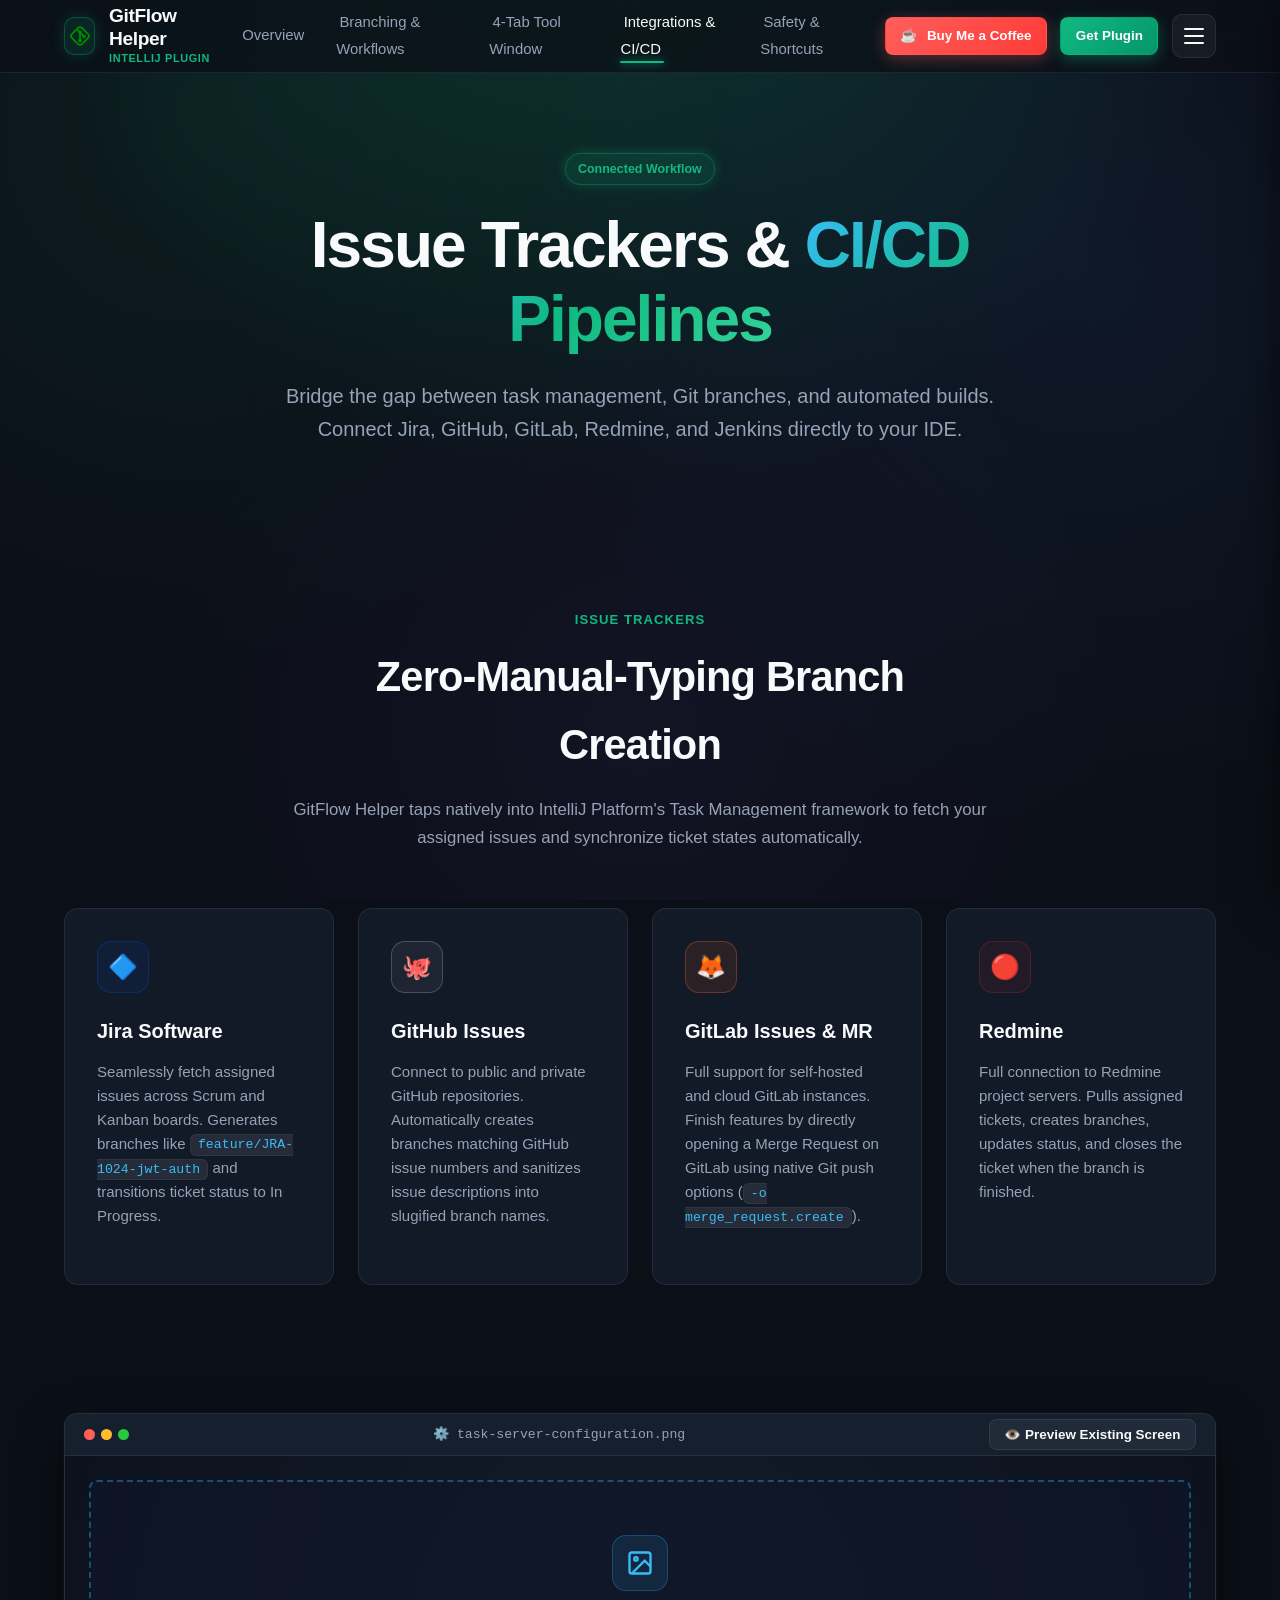
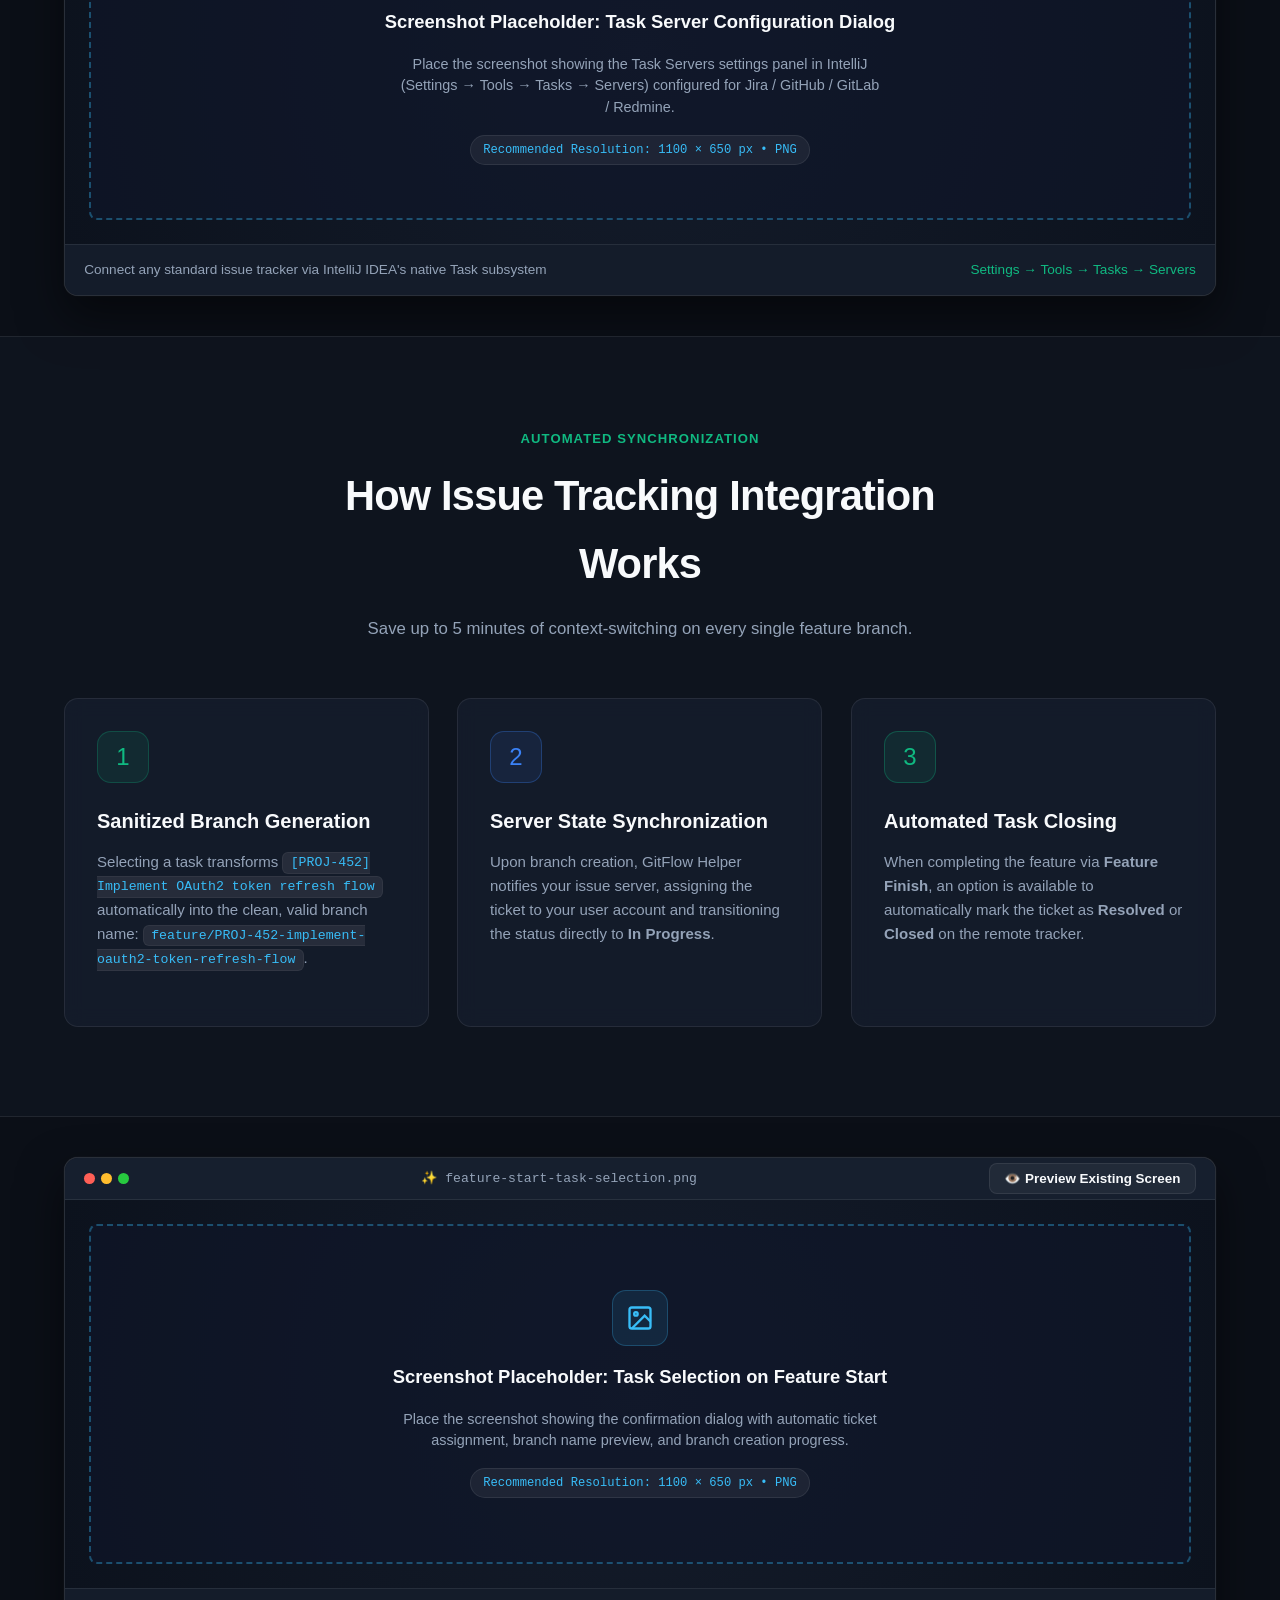
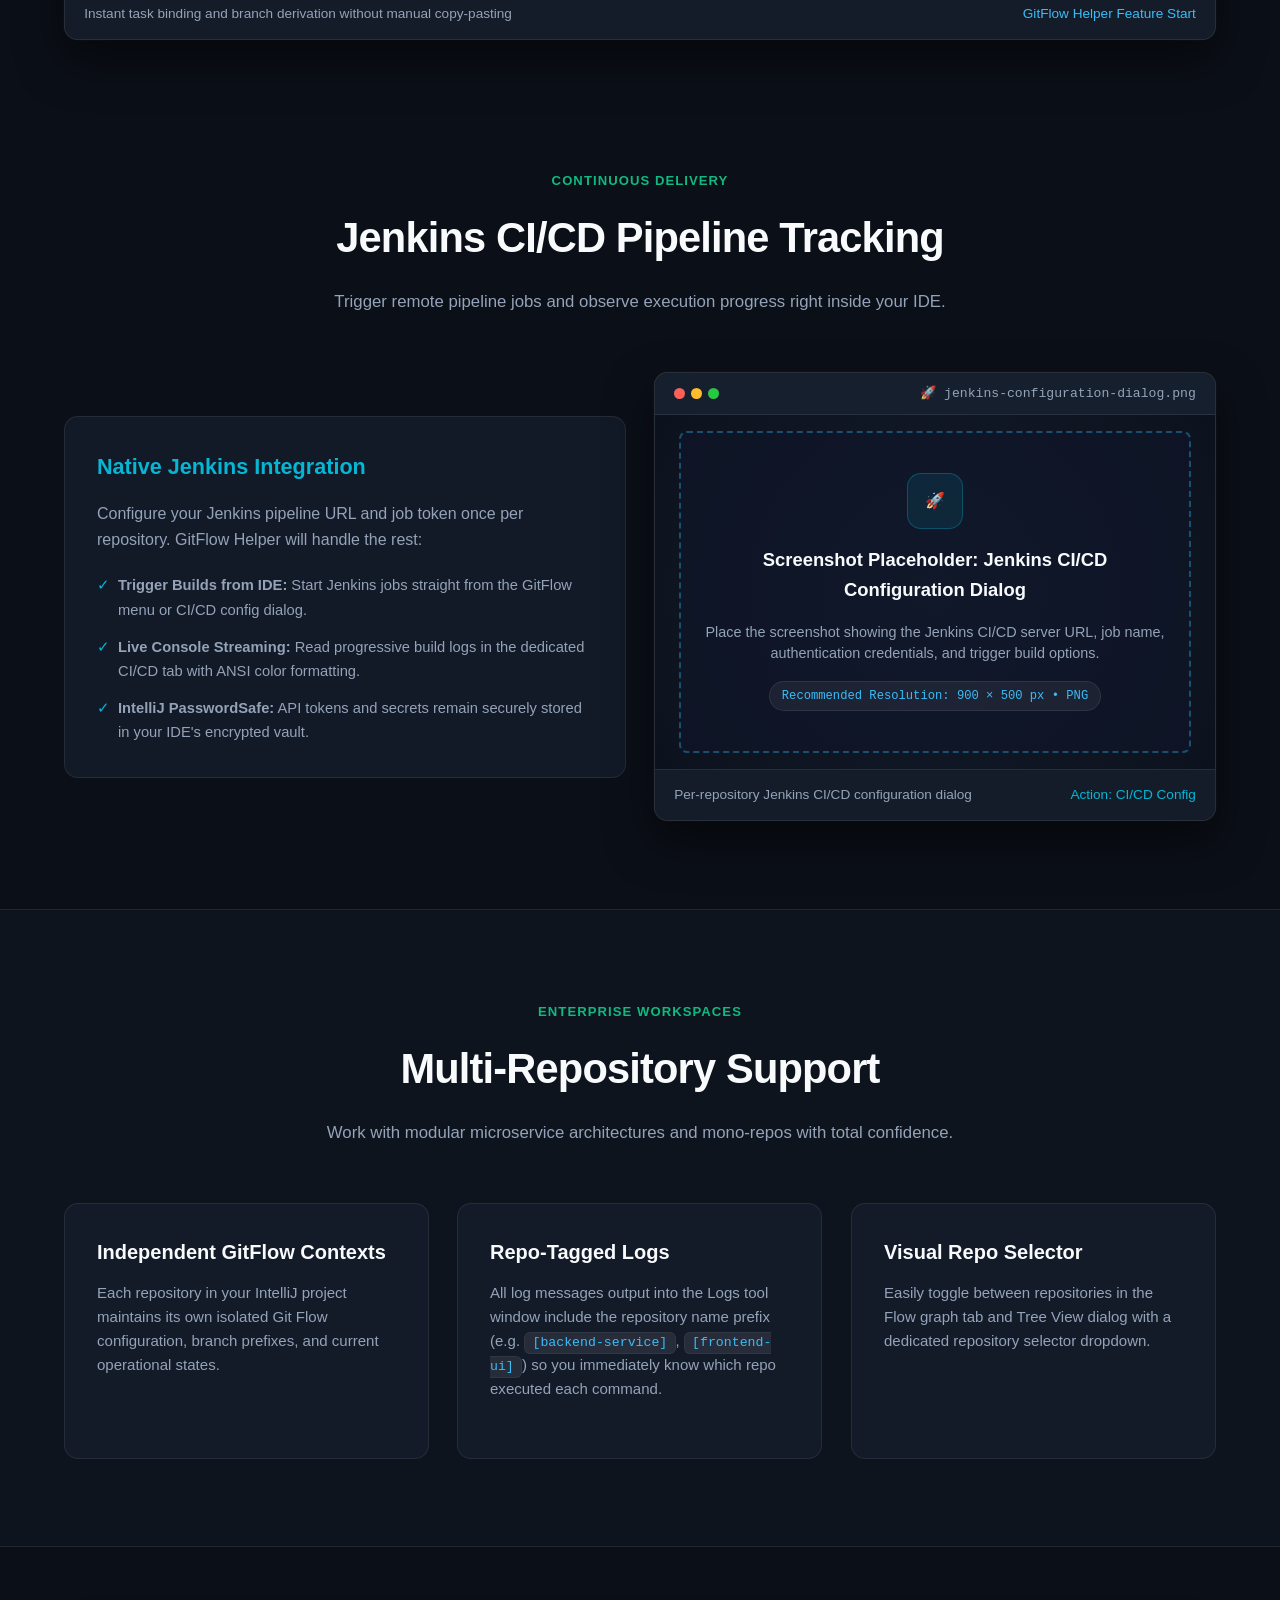
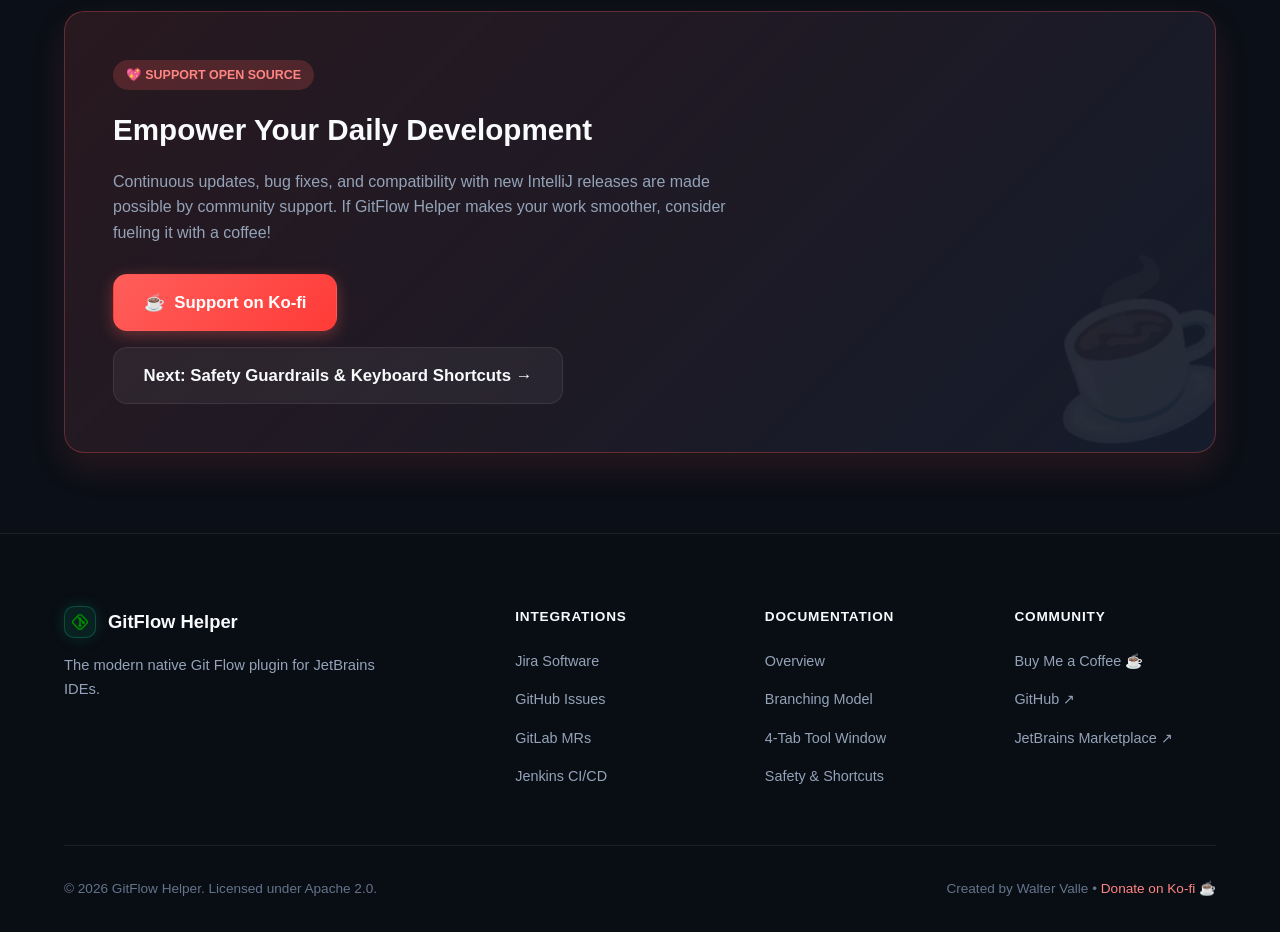
==== docs/integrations.html @ 1617b921 "New plugin site." ====
<!DOCTYPE html>
<html lang="en">
<head>
  <meta charset="UTF-8">
  <meta name="viewport" content="width=device-width, initial-scale=1.0">
  <title>Issue Trackers & CI/CD Integrations — GitFlow Helper</title>
  <meta name="description" content="Connect Jira, GitHub, GitLab, and Redmine to automate Git branch naming and ticket status. Stream Jenkins CI/CD pipelines directly inside IntelliJ IDEA.">
  <link rel="icon" type="image/svg+xml" href="assets/images/logo.svg">
  <link rel="stylesheet" href="assets/css/style.css">
</head>
<body>
  <div class="ambient-glow"></div>

  <!-- Header -->
  <header class="site-header">
    <div class="container nav-container">
      <a href="index.html" class="nav-brand">
        <div class="brand-logo-wrap">
          <img src="assets/images/logo.svg" alt="GitFlow Helper Logo" class="brand-logo">
        </div>
        <div class="brand-text">
          <span class="brand-title">GitFlow Helper</span>
          <span class="brand-badge">IntelliJ Plugin</span>
        </div>
      </a>

      <ul class="nav-desktop-links">
        <li><a href="index.html" class="nav-link">Overview</a></li>
        <li><a href="workflow.html" class="nav-link">Branching & Workflows</a></li>
        <li><a href="toolwindow.html" class="nav-link">4-Tab Tool Window</a></li>
        <li><a href="integrations.html" class="nav-link active">Integrations & CI/CD</a></li>
        <li><a href="safety-shortcuts.html" class="nav-link">Safety & Shortcuts</a></li>
      </ul>

      <div class="nav-actions">
        <a href="https://ko-fi.com/waltervalle" target="_blank" rel="noopener noreferrer" class="btn btn-kofi btn-sm">
          <span>☕</span>
          <span>Buy Me a Coffee</span>
        </a>
        <a href="https://plugins.jetbrains.com/plugin/30207-git-flow-helper" target="_blank" rel="noopener noreferrer" class="btn btn-primary btn-sm">
          <span>Get Plugin</span>
        </a>
        <button class="hamburger-btn" aria-label="Toggle navigation menu" aria-expanded="false">
          <span class="line"></span>
          <span class="line"></span>
          <span class="line"></span>
        </button>
      </div>
    </div>
  </header>

  <!-- Hamburger Drawer Navigation -->
  <div class="drawer-overlay"></div>
  <aside class="nav-drawer" aria-label="Mobile Navigation">
    <div>
      <div style="display: flex; align-items: center; gap: 0.75rem; margin-bottom: 2rem;">
        <div class="brand-logo-wrap" style="width: 32px; height: 32px;">
          <img src="assets/images/logo.svg" alt="Logo" style="width: 18px; height: 18px;">
        </div>
        <div>
          <div style="font-weight: 700; font-size: 1.05rem;">GitFlow Helper</div>
          <div style="font-size: 0.75rem; color: var(--primary);">Navigation Menu</div>
        </div>
      </div>

      <div class="drawer-section-title">Documentation & Features</div>
      <ul class="drawer-links">
        <li><a href="index.html" class="drawer-link"><span>🏠 Home Overview</span></a></li>
        <li><a href="workflow.html" class="drawer-link"><span>🌿 Branching & Workflows</span></a></li>
        <li><a href="toolwindow.html" class="drawer-link"><span>🪟 4-Tab Tool Window</span></a></li>
        <li><a href="integrations.html" class="drawer-link active"><span>🔗 Issue Trackers & CI/CD</span><span class="drawer-link-tag">Active</span></a></li>
        <li><a href="safety-shortcuts.html" class="drawer-link"><span>🛡️ Safety & Key Shortcuts</span></a></li>
      </ul>

      <div class="drawer-section-title" style="margin-top: 2rem;">Community & Links</div>
      <ul class="drawer-links">
        <li><a href="https://plugins.jetbrains.com/plugin/30207-git-flow-helper" target="_blank" rel="noopener noreferrer" class="drawer-link"><span>🛒 JetBrains Marketplace</span><span>↗</span></a></li>
        <li><a href="https://github.com/wdvalle/gitflow-helper" target="_blank" rel="noopener noreferrer" class="drawer-link"><span>🐙 GitHub Repository</span><span>↗</span></a></li>
      </ul>
    </div>

    <div class="drawer-footer">
      <a href="https://ko-fi.com/waltervalle" target="_blank" rel="noopener noreferrer" class="btn btn-kofi" style="width: 100%;">
        <span>☕</span>
        <span>Support on Ko-fi</span>
      </a>
    </div>
  </aside>

  <!-- Hero Header -->
  <section class="hero" style="padding-bottom: 2rem;">
    <div class="container">
      <span class="badge badge-primary badge-glow reveal" style="margin-bottom: 1.5rem;">Connected Workflow</span>
      <h1 class="hero-title reveal delay-1">
        Issue Trackers & <span class="gradient-text">CI/CD Pipelines</span>
      </h1>
      <p class="hero-subtitle reveal delay-2">
        Bridge the gap between task management, Git branches, and automated builds. Connect Jira, GitHub, GitLab, Redmine, and Jenkins directly to your IDE.
      </p>
    </div>
  </section>

  <!-- Section 1: Supported Issue Trackers -->
  <section class="section">
    <div class="container">
      <div class="section-header reveal">
        <span class="section-tag">Issue Trackers</span>
        <h2 class="section-title">Zero-Manual-Typing Branch Creation</h2>
        <p class="section-desc">
          GitFlow Helper taps natively into IntelliJ Platform's Task Management framework to fetch your assigned issues and synchronize ticket states automatically.
        </p>
      </div>

      <div class="grid-4">
        <!-- Jira -->
        <div class="feature-card reveal delay-1">
          <div class="card-icon-wrap" style="color: #0052cc; border-color: rgba(0, 82, 204, 0.3); background: rgba(0, 82, 204, 0.1);">🔷</div>
          <h3 class="card-title">Jira Software</h3>
          <p class="card-desc">
            Seamlessly fetch assigned issues across Scrum and Kanban boards. Generates branches like <code>feature/JRA-1024-jwt-auth</code> and transitions ticket status to In Progress.
          </p>
        </div>

        <!-- GitHub -->
        <div class="feature-card reveal delay-2">
          <div class="card-icon-wrap" style="color: #f8fafc; border-color: rgba(255, 255, 255, 0.2); background: rgba(255, 255, 255, 0.05);">🐙</div>
          <h3 class="card-title">GitHub Issues</h3>
          <p class="card-desc">
            Connect to public and private GitHub repositories. Automatically creates branches matching GitHub issue numbers and sanitizes issue descriptions into slugified branch names.
          </p>
        </div>

        <!-- GitLab -->
        <div class="feature-card reveal delay-3">
          <div class="card-icon-wrap" style="color: #fc6d26; border-color: rgba(252, 109, 38, 0.3); background: rgba(252, 109, 38, 0.1);">🦊</div>
          <h3 class="card-title">GitLab Issues & MR</h3>
          <p class="card-desc">
            Full support for self-hosted and cloud GitLab instances. Finish features by directly opening a Merge Request on GitLab using native Git push options (<code>-o merge_request.create</code>).
          </p>
        </div>

        <!-- Redmine -->
        <div class="feature-card reveal delay-4">
          <div class="card-icon-wrap" style="color: #b32d2e; border-color: rgba(179, 45, 46, 0.3); background: rgba(179, 45, 46, 0.1);">🔴</div>
          <h3 class="card-title">Redmine</h3>
          <p class="card-desc">
            Full connection to Redmine project servers. Pulls assigned tickets, creates branches, updates status, and closes the ticket when the branch is finished.
          </p>
        </div>
      </div>
    </div>
  </section>

  <!-- Demarcated Screenshot Placeholder 1: Task Server Config -->
  <section class="container reveal">
    <div class="screenshot-frame">
      <div class="screenshot-header">
        <div class="window-dots">
          <span class="window-dot close"></span>
          <span class="window-dot minimize"></span>
          <span class="window-dot maximize"></span>
        </div>
        <div class="screenshot-title">
          <span>⚙️</span>
          <span>task-server-configuration.png</span>
        </div>
        <button class="btn btn-secondary btn-sm toggle-preview-btn">👁️ Preview Existing Screen</button>
      </div>

      <div class="screenshot-body">
        <img src="assets/images/screens/11-task-server-config.png" alt="Task Server Configuration" class="sample-preview-img screenshot-img" style="display: none;">
        
        <div class="screenshot-placeholder">
          <div class="placeholder-icon">
            <svg width="28" height="28" viewBox="0 0 24 24" fill="none" stroke="currentColor" stroke-width="2">
              <rect x="3" y="3" width="18" height="18" rx="2" ry="2"/>
              <circle cx="8.5" cy="8.5" r="1.5"/>
              <polyline points="21 15 16 10 5 21"/>
            </svg>
          </div>
          <div class="placeholder-label">Screenshot Placeholder: Task Server Configuration Dialog</div>
          <div class="placeholder-desc">
            Place the screenshot showing the Task Servers settings panel in IntelliJ (Settings → Tools → Tasks → Servers) configured for Jira / GitHub / GitLab / Redmine.
          </div>
          <span class="placeholder-badge">Recommended Resolution: 1100 × 650 px • PNG</span>
        </div>
      </div>

      <div class="screenshot-caption">
        <span>Connect any standard issue tracker via IntelliJ IDEA's native Task subsystem</span>
        <span style="color: var(--primary);">Settings → Tools → Tasks → Servers</span>
      </div>
    </div>
  </section>

  <!-- Automated Lifecycle Walkthrough -->
  <section class="section section-alt">
    <div class="container">
      <div class="section-header reveal">
        <span class="section-tag">Automated Synchronization</span>
        <h2 class="section-title">How Issue Tracking Integration Works</h2>
        <p class="section-desc">
          Save up to 5 minutes of context-switching on every single feature branch.
        </p>
      </div>

      <div class="grid-3">
        <div class="feature-card reveal delay-1">
          <div class="card-icon-wrap">1</div>
          <h3 class="card-title">Sanitized Branch Generation</h3>
          <p class="card-desc">
            Selecting a task transforms <code>[PROJ-452] Implement OAuth2 token refresh flow</code> automatically into the clean, valid branch name: <code>feature/PROJ-452-implement-oauth2-token-refresh-flow</code>.
          </p>
        </div>

        <div class="feature-card reveal delay-2">
          <div class="card-icon-wrap" style="color: var(--accent-blue); border-color: rgba(59, 130, 246, 0.3); background: rgba(59, 130, 246, 0.1);">2</div>
          <h3 class="card-title">Server State Synchronization</h3>
          <p class="card-desc">
            Upon branch creation, GitFlow Helper notifies your issue server, assigning the ticket to your user account and transitioning the status directly to <strong>In Progress</strong>.
          </p>
        </div>

        <div class="feature-card reveal delay-3">
          <div class="card-icon-wrap" style="color: var(--primary); border-color: rgba(16, 185, 129, 0.3); background: rgba(16, 185, 129, 0.1);">3</div>
          <h3 class="card-title">Automated Task Closing</h3>
          <p class="card-desc">
            When completing the feature via <strong>Feature Finish</strong>, an option is available to automatically mark the ticket as <strong>Resolved</strong> or <strong>Closed</strong> on the remote tracker.
          </p>
        </div>
      </div>
    </div>
  </section>

  <!-- Demarcated Screenshot Placeholder 2: Feature Start Task Binding -->
  <section class="container reveal">
    <div class="screenshot-frame">
      <div class="screenshot-header">
        <div class="window-dots">
          <span class="window-dot close"></span>
          <span class="window-dot minimize"></span>
          <span class="window-dot maximize"></span>
        </div>
        <div class="screenshot-title">
          <span>✨</span>
          <span>feature-start-task-selection.png</span>
        </div>
        <button class="btn btn-secondary btn-sm toggle-preview-btn">👁️ Preview Existing Screen</button>
      </div>

      <div class="screenshot-body">
        <img src="assets/images/screens/06-new-feature-2.png" alt="Feature Start Task Binding" class="sample-preview-img screenshot-img" style="display: none;">
        
        <div class="screenshot-placeholder">
          <div class="placeholder-icon">
            <svg width="28" height="28" viewBox="0 0 24 24" fill="none" stroke="currentColor" stroke-width="2">
              <rect x="3" y="3" width="18" height="18" rx="2" ry="2"/>
              <circle cx="8.5" cy="8.5" r="1.5"/>
              <polyline points="21 15 16 10 5 21"/>
            </svg>
          </div>
          <div class="placeholder-label">Screenshot Placeholder: Task Selection on Feature Start</div>
          <div class="placeholder-desc">
            Place the screenshot showing the confirmation dialog with automatic ticket assignment, branch name preview, and branch creation progress.
          </div>
          <span class="placeholder-badge">Recommended Resolution: 1100 × 650 px • PNG</span>
        </div>
      </div>

      <div class="screenshot-caption">
        <span>Instant task binding and branch derivation without manual copy-pasting</span>
        <span style="color: var(--text-highlight);">GitFlow Helper Feature Start</span>
      </div>
    </div>
  </section>

  <!-- Jenkins CI/CD Section -->
  <section id="jenkins-cicd" class="section">
    <div class="container">
      <div class="section-header reveal">
        <span class="section-tag">Continuous Delivery</span>
        <h2 class="section-title">Jenkins CI/CD Pipeline Tracking</h2>
        <p class="section-desc">
          Trigger remote pipeline jobs and observe execution progress right inside your IDE.
        </p>
      </div>

      <div class="grid-2" style="align-items: center;">
        <div class="reveal-left">
          <div style="background: var(--bg-card); border: 1px solid var(--border-color); border-radius: var(--radius-md); padding: 2rem;">
            <h3 style="font-size: 1.35rem; font-weight: 700; margin-bottom: 1rem; color: var(--accent-cyan);">Native Jenkins Integration</h3>
            <p style="color: var(--text-secondary); margin-bottom: 1.25rem;">
              Configure your Jenkins pipeline URL and job token once per repository. GitFlow Helper will handle the rest:
            </p>
            <ul style="list-style: none; display: flex; flex-direction: column; gap: 0.8rem; color: var(--text-secondary); font-size: 0.92rem;">
              <li style="display: flex; gap: 0.5rem;">
                <span style="color: var(--accent-cyan);">✓</span>
                <span><strong>Trigger Builds from IDE:</strong> Start Jenkins jobs straight from the GitFlow menu or CI/CD config dialog.</span>
              </li>
              <li style="display: flex; gap: 0.5rem;">
                <span style="color: var(--accent-cyan);">✓</span>
                <span><strong>Live Console Streaming:</strong> Read progressive build logs in the dedicated CI/CD tab with ANSI color formatting.</span>
              </li>
              <li style="display: flex; gap: 0.5rem;">
                <span style="color: var(--accent-cyan);">✓</span>
                <span><strong>IntelliJ PasswordSafe:</strong> API tokens and secrets remain securely stored in your IDE's encrypted vault.</span>
              </li>
            </ul>
          </div>
        </div>

        <!-- Demarcated Screenshot Placeholder 3: Jenkins Config -->
        <div class="reveal-right">
          <div class="screenshot-frame" style="margin: 0;">
            <div class="screenshot-header">
              <div class="window-dots">
                <span class="window-dot close"></span>
                <span class="window-dot minimize"></span>
                <span class="window-dot maximize"></span>
              </div>
              <div class="screenshot-title"><span>🚀</span><span>jenkins-configuration-dialog.png</span></div>
            </div>

            <div class="screenshot-body" style="min-height: 280px;">
              <div class="screenshot-placeholder" style="min-height: 240px; margin: 1rem;">
                <div class="placeholder-icon" style="color: var(--accent-cyan); background: rgba(6, 182, 212, 0.1); border-color: rgba(6, 182, 212, 0.3);">
                  🚀
                </div>
                <div class="placeholder-label">Screenshot Placeholder: Jenkins CI/CD Configuration Dialog</div>
                <div class="placeholder-desc">
                  Place the screenshot showing the Jenkins CI/CD server URL, job name, authentication credentials, and trigger build options.
                </div>
                <span class="placeholder-badge">Recommended Resolution: 900 × 500 px • PNG</span>
              </div>
            </div>

            <div class="screenshot-caption">
              <span>Per-repository Jenkins CI/CD configuration dialog</span>
              <span style="color: var(--accent-cyan);">Action: CI/CD Config</span>
            </div>
          </div>
        </div>
      </div>
    </div>
  </section>

  <!-- Multi-Repository Workspaces -->
  <section class="section section-alt">
    <div class="container">
      <div class="section-header reveal">
        <span class="section-tag">Enterprise Workspaces</span>
        <h2 class="section-title">Multi-Repository Support</h2>
        <p class="section-desc">
          Work with modular microservice architectures and mono-repos with total confidence.
        </p>
      </div>

      <div class="grid-3">
        <div class="feature-card reveal delay-1">
          <h3 class="card-title">Independent GitFlow Contexts</h3>
          <p class="card-desc">
            Each repository in your IntelliJ project maintains its own isolated Git Flow configuration, branch prefixes, and current operational states.
          </p>
        </div>
        <div class="feature-card reveal delay-2">
          <h3 class="card-title">Repo-Tagged Logs</h3>
          <p class="card-desc">
            All log messages output into the Logs tool window include the repository name prefix (e.g. <code>[backend-service]</code>, <code>[frontend-ui]</code>) so you immediately know which repo executed each command.
          </p>
        </div>
        <div class="feature-card reveal delay-3">
          <h3 class="card-title">Visual Repo Selector</h3>
          <p class="card-desc">
            Easily toggle between repositories in the Flow graph tab and Tree View dialog with a dedicated repository selector dropdown.
          </p>
        </div>
      </div>
    </div>
  </section>

  <!-- Support Banner -->
  <section class="container reveal">
    <div class="donation-banner">
      <div class="donation-content">
        <div class="donation-badge">💖 Support Open Source</div>
        <h2 class="donation-title">Empower Your Daily Development</h2>
        <p class="donation-desc">
          Continuous updates, bug fixes, and compatibility with new IntelliJ releases are made possible by community support. If GitFlow Helper makes your work smoother, consider fueling it with a coffee!
        </p>
        <div class="donation-actions">
          <a href="https://ko-fi.com/waltervalle" target="_blank" rel="noopener noreferrer" class="btn btn-kofi btn-lg">
            <span>☕</span>
            <span>Support on Ko-fi</span>
          </a>
          <a href="safety-shortcuts.html" class="btn btn-secondary btn-lg">
            Next: Safety Guardrails & Keyboard Shortcuts →
          </a>
        </div>
      </div>
    </div>
  </section>

  <!-- Footer -->
  <footer class="site-footer">
    <div class="container">
      <div class="footer-grid">
        <div class="footer-brand">
          <div style="display: flex; align-items: center; gap: 0.75rem;">
            <div class="brand-logo-wrap" style="width: 32px; height: 32px;">
              <img src="assets/images/logo.svg" alt="GitFlow Logo" style="width: 18px; height: 18px;">
            </div>
            <span style="font-weight: 700; font-size: 1.15rem;">GitFlow Helper</span>
          </div>
          <p class="footer-desc">The modern native Git Flow plugin for JetBrains IDEs.</p>
        </div>

        <div>
          <h4 class="footer-heading">Integrations</h4>
          <ul class="footer-links">
            <li><a href="#jira" class="footer-link">Jira Software</a></li>
            <li><a href="#github" class="footer-link">GitHub Issues</a></li>
            <li><a href="#gitlab" class="footer-link">GitLab MRs</a></li>
            <li><a href="#jenkins-cicd" class="footer-link">Jenkins CI/CD</a></li>
          </ul>
        </div>

        <div>
          <h4 class="footer-heading">Documentation</h4>
          <ul class="footer-links">
            <li><a href="index.html" class="footer-link">Overview</a></li>
            <li><a href="workflow.html" class="footer-link">Branching Model</a></li>
            <li><a href="toolwindow.html" class="footer-link">4-Tab Tool Window</a></li>
            <li><a href="safety-shortcuts.html" class="footer-link">Safety & Shortcuts</a></li>
          </ul>
        </div>

        <div>
          <h4 class="footer-heading">Community</h4>
          <ul class="footer-links">
            <li><a href="https://ko-fi.com/waltervalle" target="_blank" rel="noopener noreferrer" class="footer-link">Buy Me a Coffee ☕</a></li>
            <li><a href="https://github.com/wdvalle/gitflow-helper" target="_blank" rel="noopener noreferrer" class="footer-link">GitHub ↗</a></li>
            <li><a href="https://plugins.jetbrains.com/plugin/30207-git-flow-helper" target="_blank" rel="noopener noreferrer" class="footer-link">JetBrains Marketplace ↗</a></li>
          </ul>
        </div>
      </div>

      <div class="footer-bottom">
        <div>© 2026 GitFlow Helper. Licensed under Apache 2.0.</div>
        <div>Created by Walter Valle • <a href="https://ko-fi.com/waltervalle" target="_blank" rel="noopener noreferrer" style="color: #ff8583;">Donate on Ko-fi ☕</a></div>
      </div>
    </div>
  </footer>

  <script src="assets/js/main.js"></script>
</body>
</html>
---- docs/assets/css/style.css ----
/* ==========================================================================
   GitFlow Helper - Modern Promotion & Documentation Theme
   ========================================================================== */

:root {
  --bg-primary: #0b0f17;
  --bg-secondary: #121824;
  --bg-card: rgba(22, 30, 46, 0.75);
  --bg-card-hover: rgba(30, 41, 62, 0.9);
  --bg-input: #1a2332;
  
  --border-color: rgba(255, 255, 255, 0.08);
  --border-color-hover: rgba(16, 185, 129, 0.35);
  --border-glow: rgba(16, 185, 129, 0.15);

  --text-primary: #f8fafc;
  --text-secondary: #94a3b8;
  --text-muted: #64748b;
  --text-highlight: #38bdf8;

  --primary: #10b981;
  --primary-hover: #059669;
  --primary-light: rgba(16, 185, 129, 0.12);
  --primary-glow: rgba(16, 185, 129, 0.4);

  --accent-kofi: #ff5e5b;
  --accent-kofi-hover: #e04b48;
  --accent-blue: #3b82f6;
  --accent-purple: #8b5cf6;
  --accent-amber: #f59e0b;
  --accent-cyan: #06b6d4;
  --accent-rose: #f43f5e;

  /* GitFlow Branching Colors */
  --branch-main: #3b82f6;
  --branch-develop: #10b981;
  --branch-feature: #f59e0b;
  --branch-release: #06b6d4;
  --branch-hotfix: #ef4444;

  --font-sans: -apple-system, BlinkMacSystemFont, "Segoe UI", Roboto, "Inter", "Helvetica Neue", Arial, sans-serif;
  --font-mono: ui-monospace, SFMono-Regular, "JetBrains Mono", Menlo, Consolas, monospace;

  --shadow-sm: 0 2px 8px rgba(0, 0, 0, 0.25);
  --shadow-md: 0 8px 24px rgba(0, 0, 0, 0.35);
  --shadow-lg: 0 16px 40px rgba(0, 0, 0, 0.45);
  --shadow-glow: 0 0 35px var(--border-glow);

  --radius-sm: 8px;
  --radius-md: 14px;
  --radius-lg: 20px;
  --radius-full: 9999px;

  --transition-fast: 0.2s cubic-bezier(0.16, 1, 0.3, 1);
  --transition-normal: 0.35s cubic-bezier(0.16, 1, 0.3, 1);
  --transition-slow: 0.7s cubic-bezier(0.16, 1, 0.3, 1);
}

/* Base Styles */
* {
  box-sizing: border-box;
  margin: 0;
  padding: 0;
}

html {
  scroll-behavior: smooth;
  font-size: 16px;
  color-scheme: dark;
}

body {
  font-family: var(--font-sans);
  background-color: var(--bg-primary);
  color: var(--text-primary);
  line-height: 1.65;
  overflow-x: hidden;
  background-image: 
    radial-gradient(circle at 15% 15%, rgba(16, 185, 129, 0.08) 0%, transparent 40%),
    radial-gradient(circle at 85% 30%, rgba(59, 130, 246, 0.08) 0%, transparent 45%),
    radial-gradient(circle at 50% 80%, rgba(139, 92, 246, 0.06) 0%, transparent 50%);
  background-attachment: fixed;
  min-height: 100vh;
}

a {
  color: inherit;
  text-decoration: none;
  transition: color var(--transition-fast);
}

img, svg {
  vertical-align: middle;
}

code {
  font-family: var(--font-mono);
  background: rgba(255, 255, 255, 0.08);
  padding: 0.15rem 0.45rem;
  border-radius: 6px;
  font-size: 0.88em;
  color: #38bdf8;
  border: 1px solid rgba(255, 255, 255, 0.05);
}

.container {
  max-width: 1200px;
  margin: 0 auto;
  padding: 0 1.5rem;
}

/* Ambient Floating Background Light */
.ambient-glow {
  position: absolute;
  top: 0;
  left: 50%;
  transform: translateX(-50%);
  width: 100vw;
  max-width: 1200px;
  height: 500px;
  background: radial-gradient(ellipse at 50% -20%, rgba(16, 185, 129, 0.22), transparent 70%);
  pointer-events: none;
  z-index: 0;
}

/* ==========================================================================
   Header & Navigation
   ========================================================================== */
.site-header {
  position: sticky;
  top: 0;
  z-index: 100;
  background: rgba(11, 15, 23, 0.75);
  backdrop-filter: blur(16px);
  -webkit-backdrop-filter: blur(16px);
  border-bottom: 1px solid var(--border-color);
  transition: all var(--transition-normal);
}

.site-header.scrolled {
  background: rgba(11, 15, 23, 0.92);
  border-bottom-color: rgba(255, 255, 255, 0.12);
  box-shadow: 0 4px 20px rgba(0, 0, 0, 0.4);
}

.nav-container {
  display: flex;
  align-items: center;
  justify-content: space-between;
  height: 72px;
  gap: 1.5rem;
}

.nav-brand {
  display: flex;
  align-items: center;
  gap: 0.85rem;
  font-weight: 700;
  font-size: 1.2rem;
  letter-spacing: -0.02em;
}

.brand-logo-wrap {
  width: 38px;
  height: 38px;
  display: flex;
  align-items: center;
  justify-content: center;
  background: rgba(16, 185, 129, 0.12);
  border: 1px solid rgba(16, 185, 129, 0.3);
  border-radius: 10px;
  box-shadow: 0 0 15px rgba(16, 185, 129, 0.2);
  transition: transform var(--transition-fast), box-shadow var(--transition-fast);
}

.nav-brand:hover .brand-logo-wrap {
  transform: rotate(6deg) scale(1.08);
  box-shadow: 0 0 25px rgba(16, 185, 129, 0.4);
}

.brand-logo {
  width: 22px;
  height: 22px;
}

.brand-text {
  display: flex;
  flex-direction: column;
}

.brand-title {
  color: var(--text-primary);
  line-height: 1.2;
}

.brand-badge {
  font-size: 0.68rem;
  font-weight: 600;
  color: var(--primary);
  text-transform: uppercase;
  letter-spacing: 0.06em;
}

.nav-desktop-links {
  display: flex;
  align-items: center;
  gap: 1.8rem;
  list-style: none;
}

.nav-link {
  font-size: 0.93rem;
  font-weight: 500;
  color: var(--text-secondary);
  padding: 0.4rem 0.2rem;
  position: relative;
  transition: color var(--transition-fast);
}

.nav-link:hover, .nav-link.active {
  color: var(--text-primary);
}

.nav-link.active::after {
  content: '';
  position: absolute;
  bottom: 0;
  left: 0;
  right: 0;
  height: 2px;
  background: var(--primary);
  border-radius: 2px;
  box-shadow: 0 0 8px var(--primary);
}

.nav-actions {
  display: flex;
  align-items: center;
  gap: 0.85rem;
}

/* Hamburger Button */
.hamburger-btn {
  display: flex;
  flex-direction: column;
  justify-content: center;
  align-items: center;
  width: 44px;
  height: 44px;
  background: rgba(255, 255, 255, 0.05);
  border: 1px solid var(--border-color);
  border-radius: 10px;
  cursor: pointer;
  padding: 0;
  gap: 5px;
  transition: all var(--transition-fast);
  z-index: 120;
}

.hamburger-btn:hover {
  background: rgba(255, 255, 255, 0.1);
  border-color: rgba(255, 255, 255, 0.2);
}

.hamburger-btn .line {
  width: 20px;
  height: 2px;
  background-color: var(--text-primary);
  border-radius: 2px;
  transition: transform 0.3s ease, opacity 0.3s ease;
}

.hamburger-btn.active .line:nth-child(1) {
  transform: translateY(7px) rotate(45deg);
}

.hamburger-btn.active .line:nth-child(2) {
  opacity: 0;
}

.hamburger-btn.active .line:nth-child(3) {
  transform: translateY(-7px) rotate(-45deg);
}

/* Mobile & Fullscreen Hamburger Drawer Menu */
.nav-drawer {
  position: fixed;
  top: 0;
  right: -380px;
  width: 360px;
  max-width: 85vw;
  height: 100vh;
  background: #111723;
  border-left: 1px solid var(--border-color);
  box-shadow: -15px 0 45px rgba(0, 0, 0, 0.7);
  z-index: 110;
  padding: 5.5rem 2rem 2.5rem 2rem;
  display: flex;
  flex-direction: column;
  justify-content: space-between;
  transition: right 0.4s cubic-bezier(0.16, 1, 0.3, 1);
  overflow-y: auto;
}

.nav-drawer.open {
  right: 0;
}

.drawer-overlay {
  position: fixed;
  inset: 0;
  background: rgba(0, 0, 0, 0.6);
  backdrop-filter: blur(4px);
  z-index: 105;
  opacity: 0;
  pointer-events: none;
  transition: opacity 0.3s ease;
}

.drawer-overlay.active {
  opacity: 1;
  pointer-events: auto;
}

.drawer-section-title {
  font-size: 0.75rem;
  text-transform: uppercase;
  letter-spacing: 0.08em;
  color: var(--text-muted);
  margin-bottom: 1rem;
  font-weight: 600;
}

.drawer-links {
  list-style: none;
  display: flex;
  flex-direction: column;
  gap: 0.6rem;
}

.drawer-link {
  display: flex;
  align-items: center;
  justify-content: space-between;
  padding: 0.85rem 1rem;
  border-radius: var(--radius-sm);
  background: rgba(255, 255, 255, 0.02);
  border: 1px solid transparent;
  color: var(--text-primary);
  font-weight: 500;
  font-size: 0.98rem;
  transition: all var(--transition-fast);
}

.drawer-link:hover, .drawer-link.active {
  background: rgba(16, 185, 129, 0.08);
  border-color: rgba(16, 185, 129, 0.25);
  color: var(--primary);
  transform: translateX(4px);
}

.drawer-link-tag {
  font-size: 0.7rem;
  padding: 0.15rem 0.5rem;
  border-radius: 9999px;
  background: rgba(16, 185, 129, 0.15);
  color: var(--primary);
  font-weight: 600;
}

.drawer-footer {
  margin-top: 2rem;
  padding-top: 1.5rem;
  border-top: 1px solid var(--border-color);
  display: flex;
  flex-direction: column;
  gap: 1rem;
}

/* ==========================================================================
   Buttons & Badges
   ========================================================================== */
.btn {
  display: inline-flex;
  align-items: center;
  justify-content: center;
  gap: 0.6rem;
  padding: 0.65rem 1.35rem;
  border-radius: var(--radius-md);
  font-weight: 600;
  font-size: 0.94rem;
  cursor: pointer;
  transition: all var(--transition-fast);
  border: 1px solid transparent;
  white-space: nowrap;
}

.btn-primary {
  background: linear-gradient(135deg, #10b981 0%, #059669 100%);
  color: #ffffff;
  box-shadow: 0 4px 15px rgba(16, 185, 129, 0.35);
}

.btn-primary:hover {
  background: linear-gradient(135deg, #059669 0%, #047857 100%);
  box-shadow: 0 6px 22px rgba(16, 185, 129, 0.5);
  transform: translateY(-2px);
}

.btn-secondary {
  background: rgba(255, 255, 255, 0.05);
  border-color: var(--border-color);
  color: var(--text-primary);
}

.btn-secondary:hover {
  background: rgba(255, 255, 255, 0.1);
  border-color: rgba(255, 255, 255, 0.2);
  transform: translateY(-2px);
}

.btn-kofi {
  background: linear-gradient(135deg, #ff5e5b 0%, #ff3b37 100%);
  color: #ffffff;
  box-shadow: 0 4px 15px rgba(255, 94, 91, 0.35);
  font-weight: 600;
}

.btn-kofi:hover {
  background: linear-gradient(135deg, #ff4340 0%, #e02f2b 100%);
  box-shadow: 0 6px 22px rgba(255, 94, 91, 0.55);
  transform: translateY(-2px);
}

.btn-sm {
  padding: 0.45rem 0.9rem;
  font-size: 0.84rem;
  border-radius: var(--radius-sm);
}

.btn-lg {
  padding: 0.85rem 1.85rem;
  font-size: 1.05rem;
  border-radius: var(--radius-md);
}

.badge {
  display: inline-flex;
  align-items: center;
  gap: 0.4rem;
  padding: 0.3rem 0.75rem;
  border-radius: 9999px;
  font-size: 0.78rem;
  font-weight: 600;
}

.badge-primary {
  background: rgba(16, 185, 129, 0.12);
  color: var(--primary);
  border: 1px solid rgba(16, 185, 129, 0.3);
}

.badge-glow {
  box-shadow: 0 0 12px rgba(16, 185, 129, 0.3);
}

/* ==========================================================================
   Hero Section with Motion
   ========================================================================== */
.hero {
  position: relative;
  padding: 5rem 0 4rem;
  text-align: center;
  overflow: hidden;
}

.hero-pill {
  display: inline-flex;
  align-items: center;
  gap: 0.5rem;
  background: rgba(255, 255, 255, 0.04);
  border: 1px solid var(--border-color);
  padding: 0.4rem 1rem;
  border-radius: 9999px;
  font-size: 0.85rem;
  color: var(--text-secondary);
  margin-bottom: 1.8rem;
  backdrop-filter: blur(8px);
  animation: floatSubtle 4s ease-in-out infinite;
}

.hero-pill .dot {
  width: 8px;
  height: 8px;
  border-radius: 50%;
  background: var(--primary);
  box-shadow: 0 0 8px var(--primary);
}

.hero-title {
  font-size: clamp(2.4rem, 5vw, 4rem);
  font-weight: 800;
  line-height: 1.15;
  letter-spacing: -0.03em;
  margin-bottom: 1.5rem;
  max-width: 900px;
  margin-left: auto;
  margin-right: auto;
}

.gradient-text {
  background: linear-gradient(135deg, #38bdf8 0%, #10b981 50%, #34d399 100%);
  -webkit-background-clip: text;
  -webkit-text-fill-color: transparent;
}

.hero-subtitle {
  font-size: clamp(1.05rem, 2vw, 1.25rem);
  color: var(--text-secondary);
  max-width: 720px;
  margin: 0 auto 2.5rem;
  font-weight: 400;
}

.hero-cta {
  display: flex;
  flex-wrap: wrap;
  align-items: center;
  justify-content: center;
  gap: 1rem;
  margin-bottom: 3rem;
}

.hero-meta {
  display: flex;
  flex-wrap: wrap;
  justify-content: center;
  align-items: center;
  gap: 2rem;
  font-size: 0.88rem;
  color: var(--text-muted);
}

.hero-meta-item {
  display: flex;
  align-items: center;
  gap: 0.45rem;
}

/* Branch Preview Rail Animation */
.branch-flow-strip {
  margin-top: 3.5rem;
  padding: 1.5rem;
  background: var(--bg-card);
  border: 1px solid var(--border-color);
  border-radius: var(--radius-lg);
  display: flex;
  flex-direction: column;
  gap: 1.2rem;
  backdrop-filter: blur(12px);
  box-shadow: var(--shadow-lg);
  position: relative;
  overflow: hidden;
}

.branch-flow-strip::before {
  content: '';
  position: absolute;
  top: 0;
  left: -50%;
  width: 50%;
  height: 2px;
  background: linear-gradient(90deg, transparent, var(--primary), transparent);
  animation: scanningLight 6s linear infinite;
}

.branch-strip-header {
  display: flex;
  align-items: center;
  justify-content: space-between;
  font-size: 0.82rem;
  color: var(--text-secondary);
  border-bottom: 1px solid var(--border-color);
  padding-bottom: 0.75rem;
}

.branch-strip-nodes {
  display: flex;
  align-items: center;
  justify-content: space-around;
  flex-wrap: wrap;
  gap: 1rem;
  padding: 0.5rem 0;
}

.branch-node {
  display: flex;
  align-items: center;
  gap: 0.6rem;
  padding: 0.45rem 0.9rem;
  border-radius: var(--radius-sm);
  background: rgba(255, 255, 255, 0.03);
  border: 1px solid var(--border-color);
  font-family: var(--font-mono);
  font-size: 0.82rem;
  font-weight: 500;
  transition: transform var(--transition-fast);
}

.branch-node:hover {
  transform: translateY(-2px);
}

.branch-node.main { border-color: rgba(59, 130, 246, 0.4); color: #93c5fd; }
.branch-node.develop { border-color: rgba(16, 185, 129, 0.4); color: #6ee7b7; }
.branch-node.feature { border-color: rgba(245, 158, 11, 0.4); color: #fcd34d; }
.branch-node.release { border-color: rgba(6, 182, 212, 0.4); color: #67e8f9; }
.branch-node.hotfix { border-color: rgba(239, 68, 68, 0.4); color: #fca5a5; }

.branch-dot {
  width: 10px;
  height: 10px;
  border-radius: 50%;
}
.branch-dot.main { background: var(--branch-main); box-shadow: 0 0 8px var(--branch-main); }
.branch-dot.develop { background: var(--branch-develop); box-shadow: 0 0 8px var(--branch-develop); }
.branch-dot.feature { background: var(--branch-feature); box-shadow: 0 0 8px var(--branch-feature); }
.branch-dot.release { background: var(--branch-release); box-shadow: 0 0 8px var(--branch-release); }
.branch-dot.hotfix { background: var(--branch-hotfix); box-shadow: 0 0 8px var(--branch-hotfix); }

/* ==========================================================================
   Screenshot Frame & Placeholder Components (Requested by User)
   ========================================================================== */
.screenshot-frame {
  margin: 2.5rem 0;
  background: #111722;
  border: 1px solid rgba(255, 255, 255, 0.1);
  border-radius: var(--radius-md);
  box-shadow: 0 20px 45px rgba(0, 0, 0, 0.5), 0 0 1px rgba(255, 255, 255, 0.2);
  overflow: hidden;
  transition: transform var(--transition-normal), box-shadow var(--transition-normal);
}

.screenshot-frame:hover {
  transform: translateY(-4px);
  box-shadow: 0 28px 60px rgba(0, 0, 0, 0.65), 0 0 25px rgba(16, 185, 129, 0.15);
  border-color: rgba(16, 185, 129, 0.3);
}

.screenshot-header {
  height: 42px;
  background: #161f2e;
  border-bottom: 1px solid rgba(255, 255, 255, 0.08);
  display: flex;
  align-items: center;
  justify-content: space-between;
  padding: 0 1.2rem;
}

.window-dots {
  display: flex;
  align-items: center;
  gap: 6px;
}

.window-dot {
  width: 11px;
  height: 11px;
  border-radius: 50%;
}

.window-dot.close { background: #ff5f56; }
.window-dot.minimize { background: #ffbd2e; }
.window-dot.maximize { background: #27c93f; }

.screenshot-title {
  font-size: 0.82rem;
  color: var(--text-secondary);
  font-family: var(--font-mono);
  display: flex;
  align-items: center;
  gap: 0.5rem;
}

.screenshot-body {
  position: relative;
  min-height: 380px;
  display: flex;
  align-items: center;
  justify-content: center;
  background: radial-gradient(circle at center, #141c2b 0%, #0c121d 100%);
  overflow: hidden;
}

/* Specifically Demarcated Placeholder Box */
.screenshot-placeholder {
  width: calc(100% - 3rem);
  margin: 1.5rem;
  min-height: 340px;
  border: 2px dashed rgba(56, 189, 248, 0.35);
  border-radius: var(--radius-sm);
  background: rgba(15, 23, 42, 0.6);
  display: flex;
  flex-direction: column;
  align-items: center;
  justify-content: center;
  padding: 2.5rem 1.5rem;
  text-align: center;
  gap: 1rem;
  transition: all var(--transition-fast);
}

.screenshot-placeholder:hover {
  border-color: rgba(16, 185, 129, 0.6);
  background: rgba(15, 23, 42, 0.85);
}

.placeholder-icon {
  width: 56px;
  height: 56px;
  border-radius: 14px;
  background: rgba(56, 189, 248, 0.1);
  border: 1px solid rgba(56, 189, 248, 0.25);
  display: flex;
  align-items: center;
  justify-content: center;
  color: #38bdf8;
  animation: pulseIcon 3s ease-in-out infinite;
}

.placeholder-label {
  font-size: 1.15rem;
  font-weight: 700;
  color: var(--text-primary);
}

.placeholder-desc {
  font-size: 0.9rem;
  color: var(--text-secondary);
  max-width: 480px;
  line-height: 1.5;
}

.placeholder-badge {
  font-family: var(--font-mono);
  font-size: 0.76rem;
  background: rgba(255, 255, 255, 0.06);
  border: 1px solid var(--border-color);
  color: var(--text-highlight);
  padding: 0.25rem 0.75rem;
  border-radius: 9999px;
}

/* Optional live screenshot image container inside frame */
.screenshot-img {
  width: 100%;
  height: auto;
  display: block;
  object-fit: cover;
}

.screenshot-caption {
  padding: 0.85rem 1.2rem;
  background: #141c2a;
  border-top: 1px solid var(--border-color);
  font-size: 0.85rem;
  color: var(--text-secondary);
  display: flex;
  align-items: center;
  justify-content: space-between;
}

/* ==========================================================================
   Section Layouts & Cards
   ========================================================================== */
.section {
  padding: 5.5rem 0;
  position: relative;
}

.section-alt {
  background: rgba(18, 24, 36, 0.6);
  border-top: 1px solid var(--border-color);
  border-bottom: 1px solid var(--border-color);
}

.section-header {
  text-align: center;
  max-width: 700px;
  margin: 0 auto 3.5rem;
}

.section-tag {
  display: inline-block;
  font-size: 0.82rem;
  font-weight: 700;
  color: var(--primary);
  text-transform: uppercase;
  letter-spacing: 0.08em;
  margin-bottom: 0.75rem;
}

.section-title {
  font-size: clamp(1.8rem, 3.5vw, 2.6rem);
  font-weight: 700;
  letter-spacing: -0.02em;
  margin-bottom: 1rem;
}

.section-desc {
  font-size: 1.05rem;
  color: var(--text-secondary);
}

/* Card Grids */
.grid-2 {
  display: grid;
  grid-template-columns: repeat(2, 1fr);
  gap: 1.75rem;
}

.grid-3 {
  display: grid;
  grid-template-columns: repeat(3, 1fr);
  gap: 1.75rem;
}

.grid-4 {
  display: grid;
  grid-template-columns: repeat(4, 1fr);
  gap: 1.5rem;
}

.feature-card {
  background: var(--bg-card);
  border: 1px solid var(--border-color);
  border-radius: var(--radius-md);
  padding: 2rem;
  display: flex;
  flex-direction: column;
  transition: all var(--transition-normal);
  backdrop-filter: blur(10px);
  position: relative;
  overflow: hidden;
}

.feature-card::before {
  content: '';
  position: absolute;
  top: 0;
  left: 0;
  right: 0;
  height: 3px;
  background: transparent;
  transition: background var(--transition-fast);
}

.feature-card:hover {
  transform: translateY(-6px);
  border-color: var(--border-color-hover);
  box-shadow: var(--shadow-lg), var(--shadow-glow);
  background: var(--bg-card-hover);
}

.feature-card:hover::before {
  background: linear-gradient(90deg, var(--primary), #38bdf8);
}

.card-icon-wrap {
  width: 52px;
  height: 52px;
  border-radius: 14px;
  background: rgba(16, 185, 129, 0.1);
  border: 1px solid rgba(16, 185, 129, 0.25);
  display: flex;
  align-items: center;
  justify-content: center;
  margin-bottom: 1.35rem;
  color: var(--primary);
  font-size: 1.5rem;
  transition: transform var(--transition-fast);
}

.feature-card:hover .card-icon-wrap {
  transform: scale(1.1) rotate(4deg);
}

.card-title {
  font-size: 1.25rem;
  font-weight: 700;
  margin-bottom: 0.75rem;
  color: var(--text-primary);
}

.card-desc {
  font-size: 0.94rem;
  color: var(--text-secondary);
  line-height: 1.6;
  margin-bottom: 1.5rem;
  flex-grow: 1;
}

.card-link {
  display: inline-flex;
  align-items: center;
  gap: 0.5rem;
  font-weight: 600;
  font-size: 0.88rem;
  color: var(--primary);
  transition: gap var(--transition-fast);
}

.card-link:hover {
  gap: 0.75rem;
  color: #34d399;
}

/* ==========================================================================
   Scroll-Triggered Motion Classes (Intersection Observer)
   ========================================================================== */
.reveal {
  opacity: 0;
  transform: translateY(35px);
  transition: opacity 0.8s cubic-bezier(0.16, 1, 0.3, 1), transform 0.8s cubic-bezier(0.16, 1, 0.3, 1);
  will-change: opacity, transform;
}

.reveal.revealed {
  opacity: 1;
  transform: translateY(0);
}

.reveal-left {
  opacity: 0;
  transform: translateX(-40px);
  transition: opacity 0.8s cubic-bezier(0.16, 1, 0.3, 1), transform 0.8s cubic-bezier(0.16, 1, 0.3, 1);
  will-change: opacity, transform;
}

.reveal-left.revealed {
  opacity: 1;
  transform: translateX(0);
}

.reveal-right {
  opacity: 0;
  transform: translateX(40px);
  transition: opacity 0.8s cubic-bezier(0.16, 1, 0.3, 1), transform 0.8s cubic-bezier(0.16, 1, 0.3, 1);
  will-change: opacity, transform;
}

.reveal-right.revealed {
  opacity: 1;
  transform: translateX(0);
}

/* Stagger delay helpers */
.delay-1 { transition-delay: 0.1s; }
.delay-2 { transition-delay: 0.2s; }
.delay-3 { transition-delay: 0.3s; }
.delay-4 { transition-delay: 0.4s; }

/* Interactive Tabs Component */
.tab-container {
  margin-top: 2rem;
}

.tab-nav {
  display: flex;
  gap: 0.5rem;
  border-bottom: 1px solid var(--border-color);
  padding-bottom: 0.5rem;
  margin-bottom: 1.5rem;
  overflow-x: auto;
}

.tab-btn {
  background: transparent;
  border: none;
  color: var(--text-secondary);
  font-weight: 600;
  font-size: 0.95rem;
  padding: 0.65rem 1.25rem;
  border-radius: var(--radius-sm);
  cursor: pointer;
  transition: all var(--transition-fast);
  white-space: nowrap;
}

.tab-btn:hover {
  color: var(--text-primary);
  background: rgba(255, 255, 255, 0.04);
}

.tab-btn.active {
  color: var(--primary);
  background: rgba(16, 185, 129, 0.1);
  border: 1px solid rgba(16, 185, 129, 0.25);
}

.tab-pane {
  display: none;
  animation: fadeIn 0.4s ease;
}

.tab-pane.active {
  display: block;
}

/* ==========================================================================
   Donation / Sponsor Component (Requested by User)
   ========================================================================== */
.donation-banner {
  background: linear-gradient(135deg, rgba(255, 94, 91, 0.12) 0%, rgba(22, 30, 46, 0.9) 100%);
  border: 1px solid rgba(255, 94, 91, 0.3);
  border-radius: var(--radius-lg);
  padding: 3rem;
  position: relative;
  overflow: hidden;
  box-shadow: 0 15px 35px rgba(255, 94, 91, 0.12);
  margin: 4rem 0;
}

.donation-banner::before {
  content: '☕';
  position: absolute;
  right: -20px;
  bottom: -30px;
  font-size: 160px;
  opacity: 0.08;
  transform: rotate(-15deg);
  pointer-events: none;
}

.donation-content {
  max-width: 650px;
}

.donation-badge {
  display: inline-flex;
  align-items: center;
  gap: 0.4rem;
  background: rgba(255, 94, 91, 0.2);
  color: #ff8583;
  padding: 0.3rem 0.8rem;
  border-radius: 9999px;
  font-size: 0.78rem;
  font-weight: 700;
  text-transform: uppercase;
  margin-bottom: 1rem;
}

.donation-title {
  font-size: 1.85rem;
  font-weight: 800;
  margin-bottom: 0.85rem;
  color: var(--text-primary);
}

.donation-desc {
  font-size: 1rem;
  color: var(--text-secondary);
  line-height: 1.6;
  margin-bottom: 1.8rem;
}

.donation-actions {
  display: flex;
  flex-wrap: wrap;
  align-items: center;
  gap: 1rem;
}

/* ==========================================================================
   Tables & Cheatsheets
   ========================================================================== */
.table-wrapper {
  overflow-x: auto;
  border: 1px solid var(--border-color);
  border-radius: var(--radius-md);
  background: var(--bg-card);
  margin: 2rem 0;
}

.styled-table {
  width: 100%;
  border-collapse: collapse;
  text-align: left;
  font-size: 0.92rem;
}

.styled-table th {
  background: rgba(255, 255, 255, 0.04);
  padding: 1rem 1.2rem;
  color: var(--text-primary);
  font-weight: 600;
  border-bottom: 1px solid var(--border-color);
}

.styled-table td {
  padding: 1rem 1.2rem;
  color: var(--text-secondary);
  border-bottom: 1px solid rgba(255, 255, 255, 0.04);
}

.styled-table tr:last-child td {
  border-bottom: none;
}

.styled-table tr:hover td {
  background: rgba(255, 255, 255, 0.02);
  color: var(--text-primary);
}

.kbd {
  font-family: var(--font-mono);
  background: #1a2230;
  border: 1px solid rgba(255, 255, 255, 0.15);
  box-shadow: 0 2px 0 rgba(0, 0, 0, 0.4);
  border-radius: 6px;
  padding: 0.2rem 0.5rem;
  font-size: 0.8rem;
  color: #e2e8f0;
  display: inline-block;
  white-space: nowrap;
}

/* ==========================================================================
   Footer
   ========================================================================== */
.site-footer {
  background: #090d14;
  border-top: 1px solid var(--border-color);
  padding: 4.5rem 0 2rem;
  margin-top: 5rem;
}

.footer-grid {
  display: grid;
  grid-template-columns: 2fr repeat(3, 1fr);
  gap: 3rem;
  margin-bottom: 3.5rem;
}

.footer-brand {
  display: flex;
  flex-direction: column;
  gap: 1rem;
}

.footer-desc {
  font-size: 0.92rem;
  color: var(--text-secondary);
  line-height: 1.6;
  max-width: 320px;
}

.footer-heading {
  font-size: 0.85rem;
  text-transform: uppercase;
  letter-spacing: 0.06em;
  font-weight: 700;
  color: var(--text-primary);
  margin-bottom: 1.2rem;
}

.footer-links {
  list-style: none;
  display: flex;
  flex-direction: column;
  gap: 0.75rem;
}

.footer-link {
  font-size: 0.9rem;
  color: var(--text-secondary);
  transition: color var(--transition-fast);
}

.footer-link:hover {
  color: var(--primary);
}

.footer-bottom {
  border-top: 1px solid var(--border-color);
  padding-top: 2rem;
  display: flex;
  align-items: center;
  justify-content: space-between;
  font-size: 0.85rem;
  color: var(--text-muted);
  flex-wrap: wrap;
  gap: 1rem;
}

/* ==========================================================================
   Animations Keyframes
   ========================================================================== */
@keyframes fadeIn {
  from { opacity: 0; transform: translateY(6px); }
  to { opacity: 1; transform: translateY(0); }
}

@keyframes floatSubtle {
  0%, 100% { transform: translateY(0); }
  50% { transform: translateY(-5px); }
}

@keyframes pulseIcon {
  0%, 100% { transform: scale(1); opacity: 0.85; }
  50% { transform: scale(1.08); opacity: 1; }
}

@keyframes scanningLight {
  0% { left: -50%; }
  100% { left: 150%; }
}

/* ==========================================================================
   Responsive Breakpoints
   ========================================================================== */
@media (max-width: 1024px) {
  .nav-desktop-links {
    display: none;
  }
  .grid-4 {
    grid-template-columns: repeat(2, 1fr);
  }
  .grid-3 {
    grid-template-columns: repeat(2, 1fr);
  }
  .footer-grid {
    grid-template-columns: 1fr 1fr;
    gap: 2.5rem;
  }
}

@media (max-width: 768px) {
  .grid-2, .grid-3, .grid-4 {
    grid-template-columns: 1fr;
  }
  .hero {
    padding: 3.5rem 0 2.5rem;
  }
  .hero-cta {
    flex-direction: column;
    width: 100%;
  }
  .hero-cta .btn {
    width: 100%;
  }
  .screenshot-placeholder {
    min-height: 260px;
    padding: 1.5rem 1rem;
  }
  .donation-banner {
    padding: 2rem 1.5rem;
  }
  .footer-grid {
    grid-template-columns: 1fr;
  }
  .footer-bottom {
    flex-direction: column;
    text-align: center;
  }
}
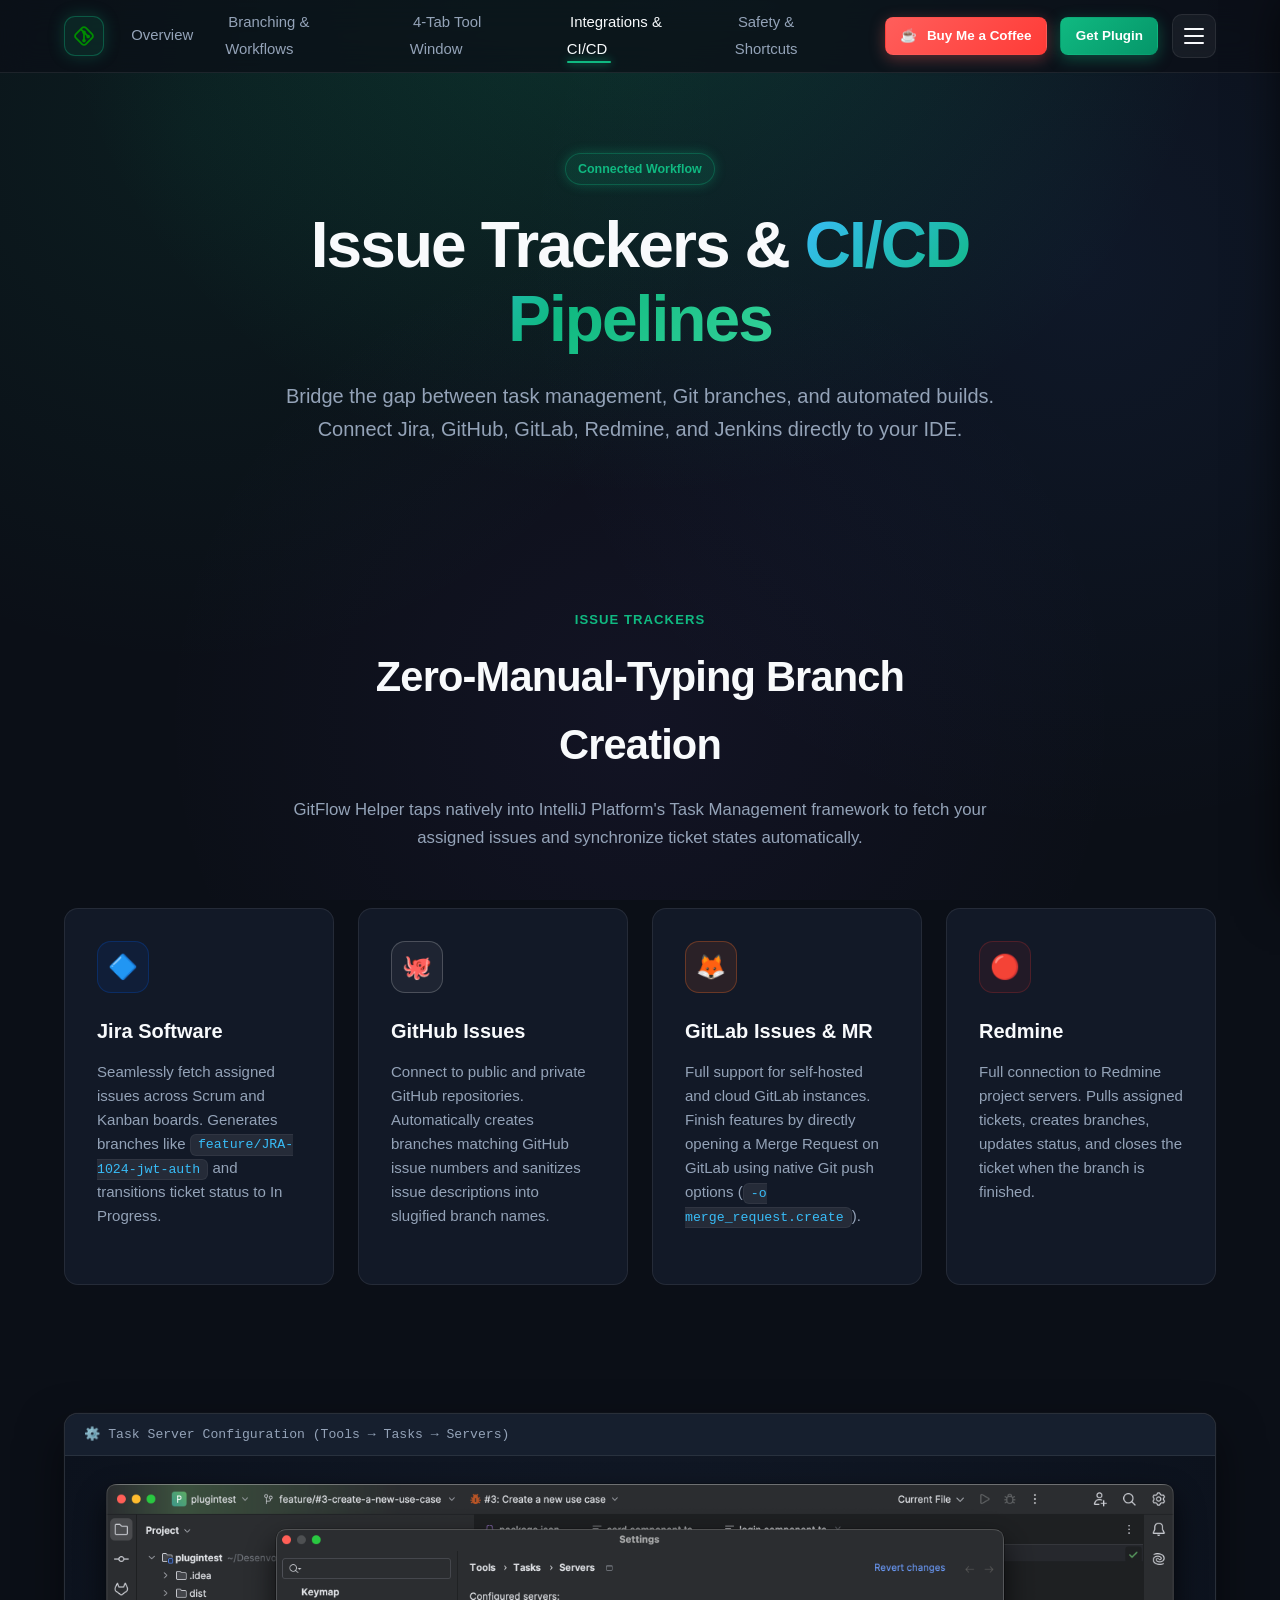
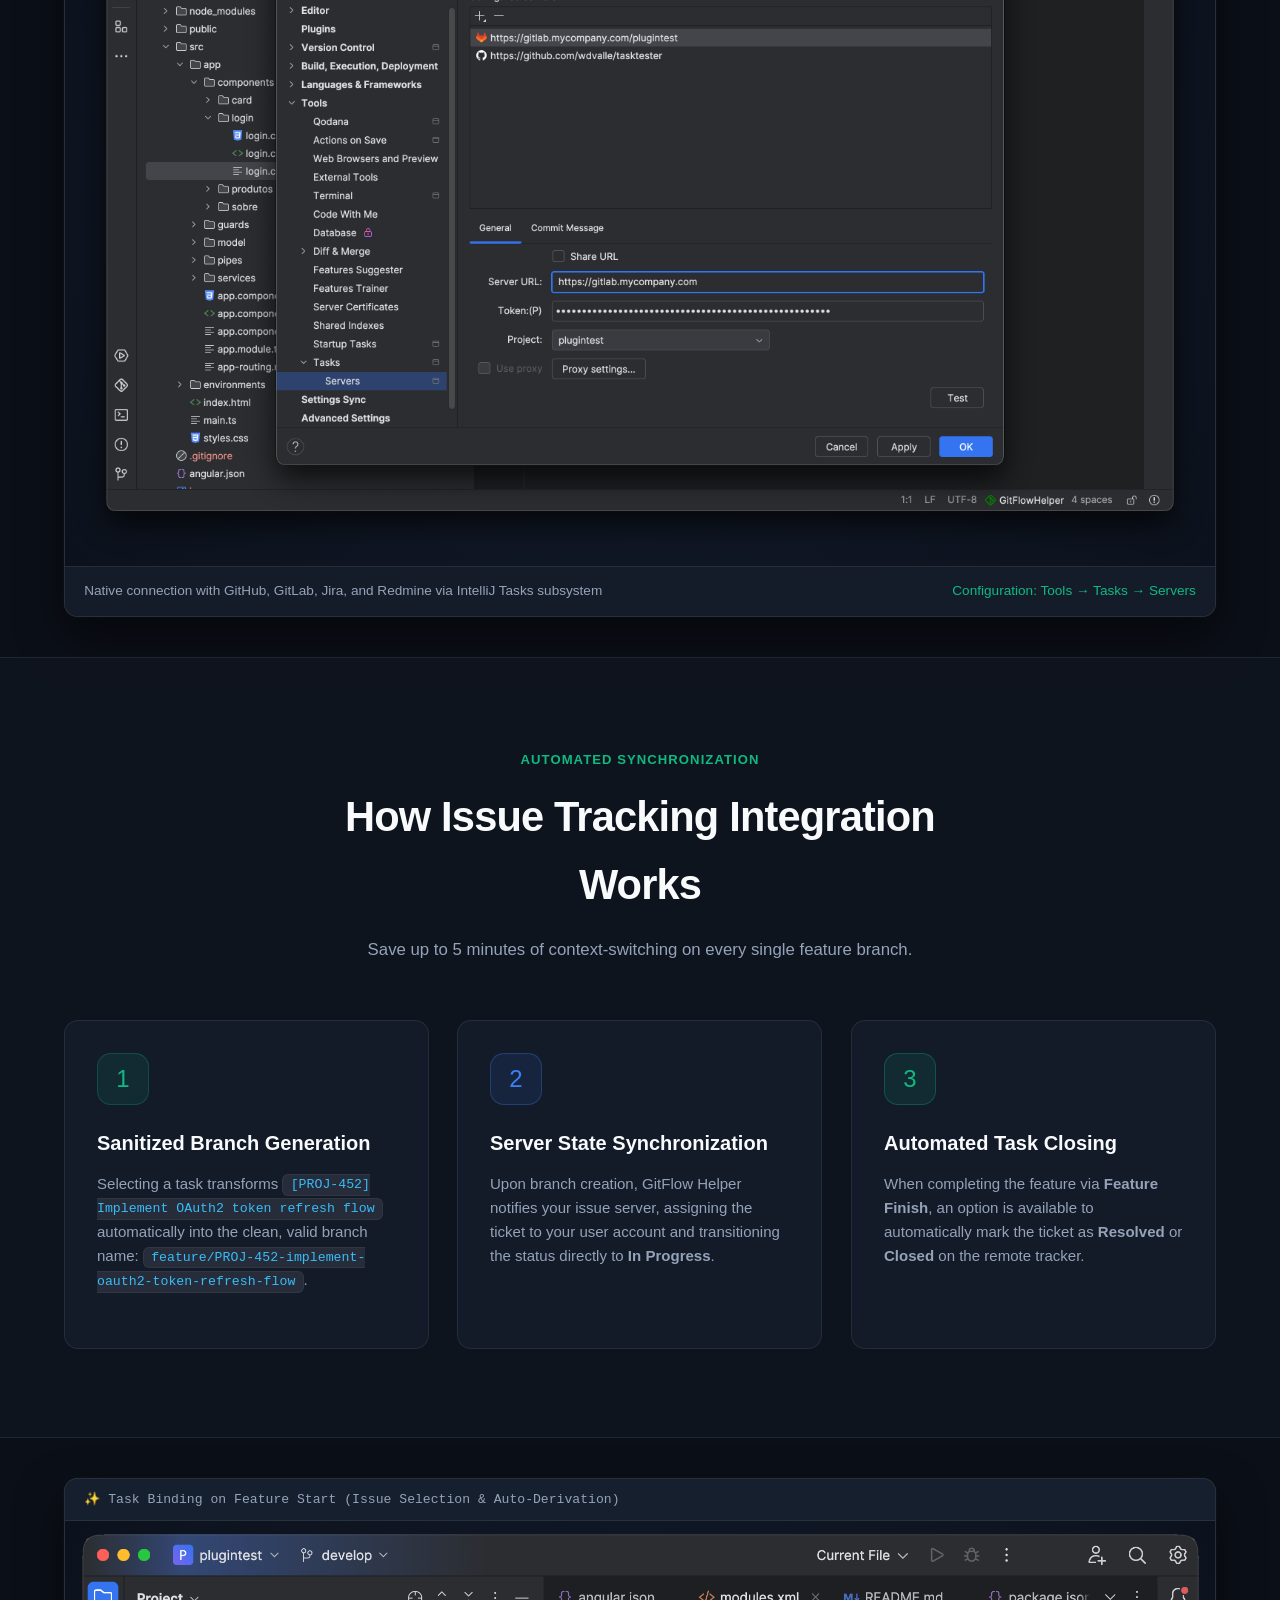
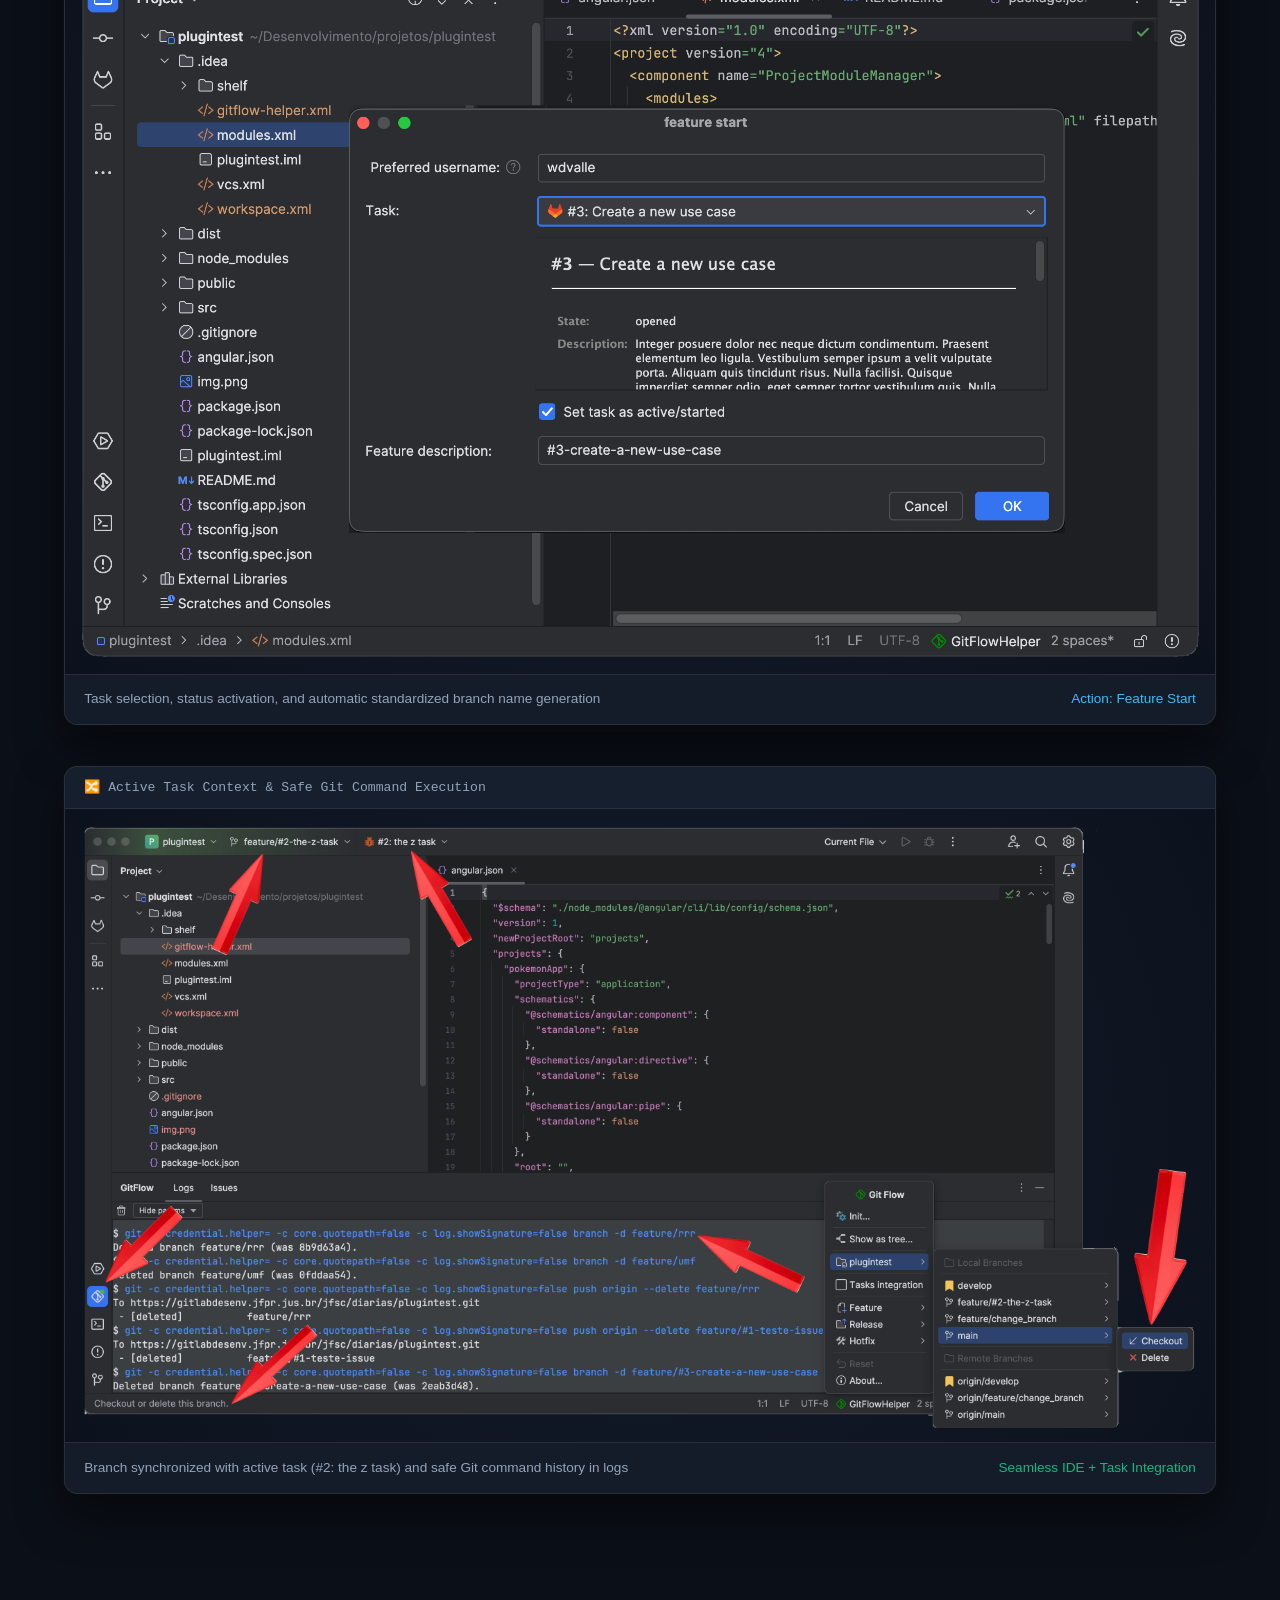
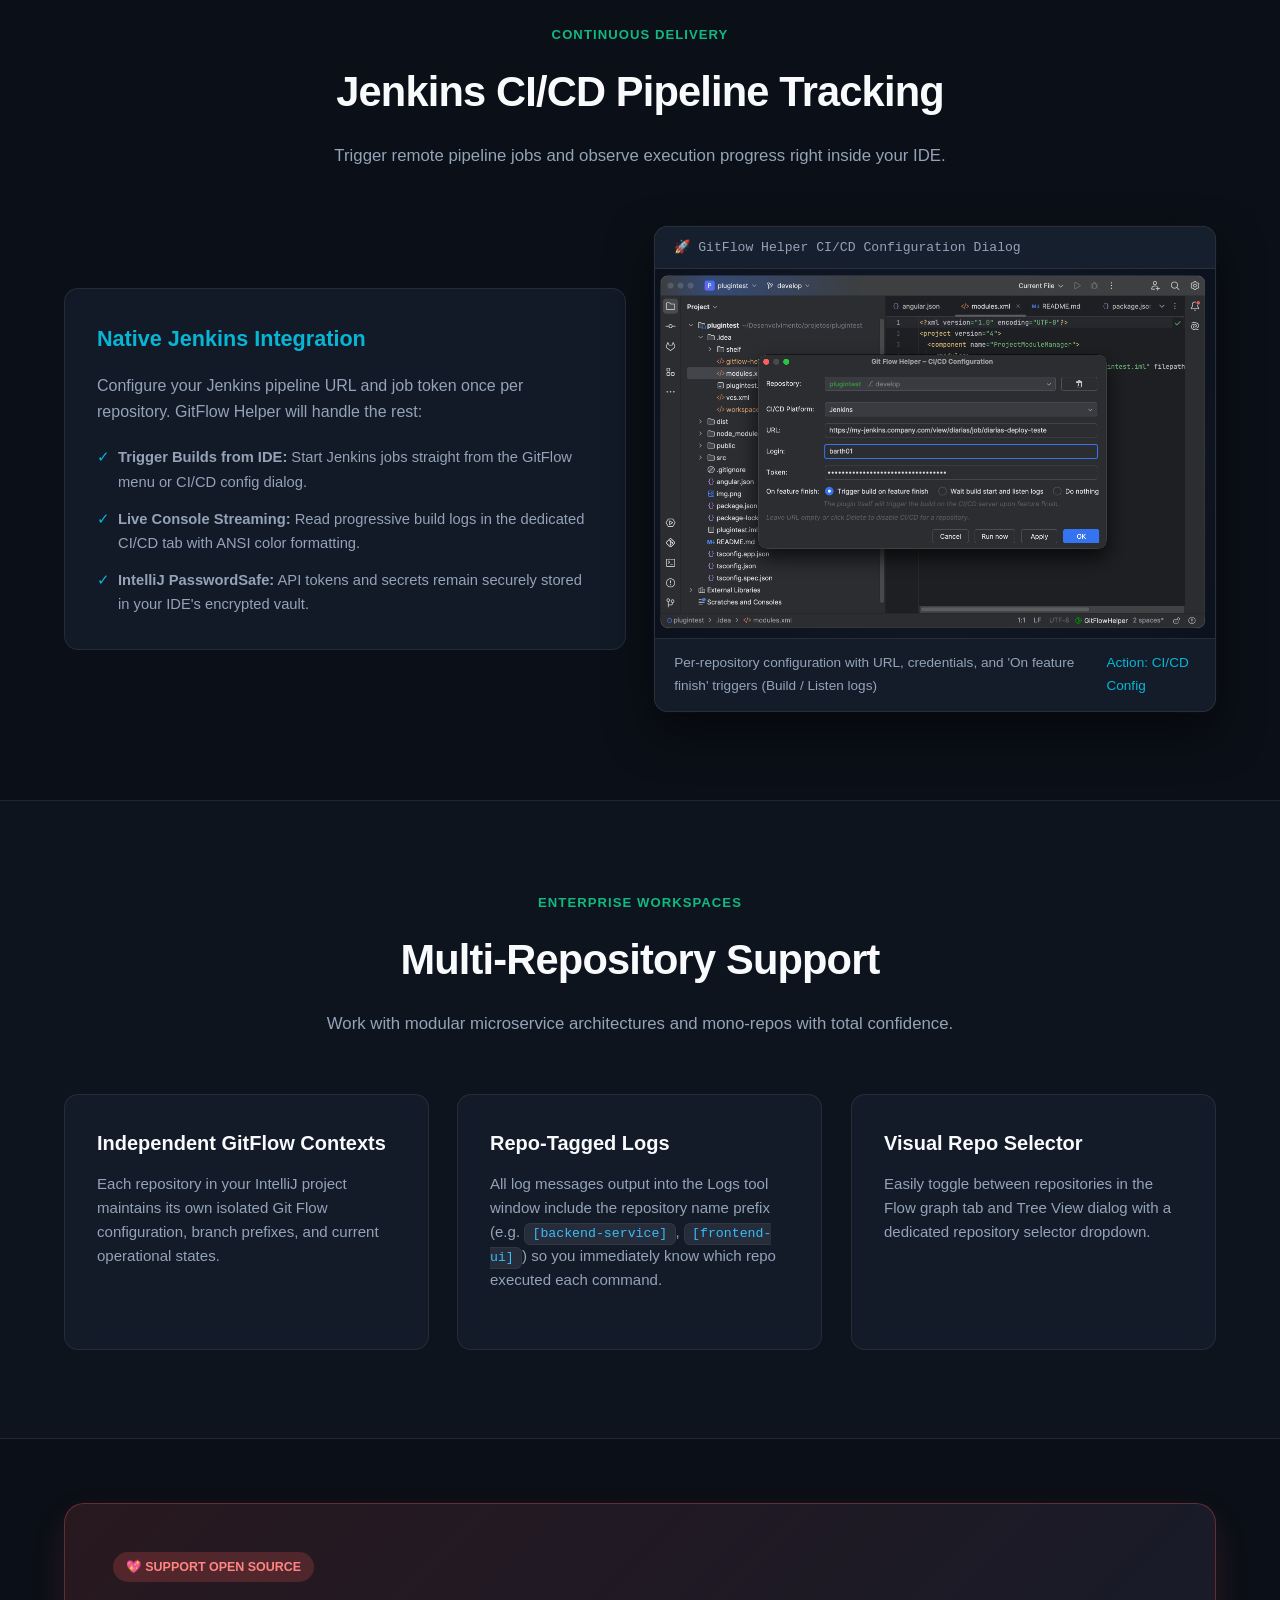
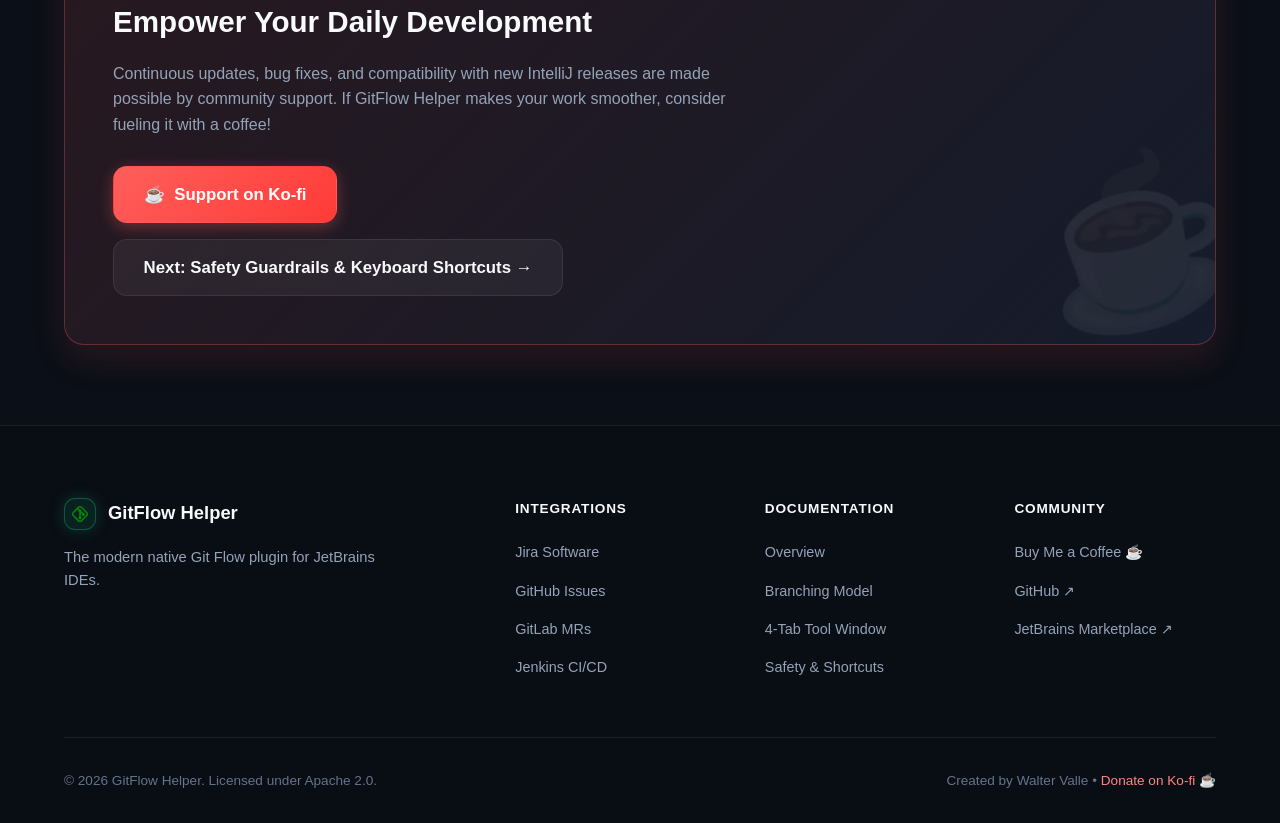
==== commit cc3f22ea: "Better site and AboutDialog" ====
--- a/docs/integrations.html
+++ b/docs/integrations.html
@@ -14,13 +14,9 @@
   <!-- Header -->
   <header class="site-header">
     <div class="container nav-container">
-      <a href="index.html" class="nav-brand">
+      <a href="index.html" class="nav-brand" aria-label="GitFlow Helper" title="GitFlow Helper">
         <div class="brand-logo-wrap">
           <img src="assets/images/logo.svg" alt="GitFlow Helper Logo" class="brand-logo">
-        </div>
-        <div class="brand-text">
-          <span class="brand-title">GitFlow Helper</span>
-          <span class="brand-badge">IntelliJ Plugin</span>
         </div>
       </a>
 
@@ -151,44 +147,23 @@
     </div>
   </section>
 
-  <!-- Demarcated Screenshot Placeholder 1: Task Server Config -->
+  <!-- Live Screenshot 1: Task Server Config -->
   <section class="container reveal">
     <div class="screenshot-frame">
       <div class="screenshot-header">
-        <div class="window-dots">
-          <span class="window-dot close"></span>
-          <span class="window-dot minimize"></span>
-          <span class="window-dot maximize"></span>
-        </div>
         <div class="screenshot-title">
           <span>⚙️</span>
-          <span>task-server-configuration.png</span>
-        </div>
-        <button class="btn btn-secondary btn-sm toggle-preview-btn">👁️ Preview Existing Screen</button>
+          <span>Task Server Configuration (Tools → Tasks → Servers)</span>
+        </div>
       </div>
 
       <div class="screenshot-body">
-        <img src="assets/images/screens/11-task-server-config.png" alt="Task Server Configuration" class="sample-preview-img screenshot-img" style="display: none;">
-        
-        <div class="screenshot-placeholder">
-          <div class="placeholder-icon">
-            <svg width="28" height="28" viewBox="0 0 24 24" fill="none" stroke="currentColor" stroke-width="2">
-              <rect x="3" y="3" width="18" height="18" rx="2" ry="2"/>
-              <circle cx="8.5" cy="8.5" r="1.5"/>
-              <polyline points="21 15 16 10 5 21"/>
-            </svg>
-          </div>
-          <div class="placeholder-label">Screenshot Placeholder: Task Server Configuration Dialog</div>
-          <div class="placeholder-desc">
-            Place the screenshot showing the Task Servers settings panel in IntelliJ (Settings → Tools → Tasks → Servers) configured for Jira / GitHub / GitLab / Redmine.
-          </div>
-          <span class="placeholder-badge">Recommended Resolution: 1100 × 650 px • PNG</span>
-        </div>
+        <img src="assets/images/screens/11-task-server-config.png" alt="IntelliJ IDEA Task Server Configuration" class="screenshot-img">
       </div>
 
       <div class="screenshot-caption">
-        <span>Connect any standard issue tracker via IntelliJ IDEA's native Task subsystem</span>
-        <span style="color: var(--primary);">Settings → Tools → Tasks → Servers</span>
+        <span>Native connection with GitHub, GitLab, Jira, and Redmine via IntelliJ Tasks subsystem</span>
+        <span style="color: var(--primary);">Configuration: Tools → Tasks → Servers</span>
       </div>
     </div>
   </section>
@@ -232,44 +207,44 @@
     </div>
   </section>
 
-  <!-- Demarcated Screenshot Placeholder 2: Feature Start Task Binding -->
+  <!-- Live Screenshot 2: Feature Start Task Binding -->
   <section class="container reveal">
     <div class="screenshot-frame">
       <div class="screenshot-header">
-        <div class="window-dots">
-          <span class="window-dot close"></span>
-          <span class="window-dot minimize"></span>
-          <span class="window-dot maximize"></span>
-        </div>
         <div class="screenshot-title">
           <span>✨</span>
-          <span>feature-start-task-selection.png</span>
-        </div>
-        <button class="btn btn-secondary btn-sm toggle-preview-btn">👁️ Preview Existing Screen</button>
+          <span>Task Binding on Feature Start (Issue Selection & Auto-Derivation)</span>
+        </div>
       </div>
 
       <div class="screenshot-body">
-        <img src="assets/images/screens/06-new-feature-2.png" alt="Feature Start Task Binding" class="sample-preview-img screenshot-img" style="display: none;">
-        
-        <div class="screenshot-placeholder">
-          <div class="placeholder-icon">
-            <svg width="28" height="28" viewBox="0 0 24 24" fill="none" stroke="currentColor" stroke-width="2">
-              <rect x="3" y="3" width="18" height="18" rx="2" ry="2"/>
-              <circle cx="8.5" cy="8.5" r="1.5"/>
-              <polyline points="21 15 16 10 5 21"/>
-            </svg>
-          </div>
-          <div class="placeholder-label">Screenshot Placeholder: Task Selection on Feature Start</div>
-          <div class="placeholder-desc">
-            Place the screenshot showing the confirmation dialog with automatic ticket assignment, branch name preview, and branch creation progress.
-          </div>
-          <span class="placeholder-badge">Recommended Resolution: 1100 × 650 px • PNG</span>
-        </div>
+        <img src="assets/images/screens/06-new-feature-2.png" alt="Feature Start Dialog with Automated Task Binding" class="screenshot-img">
       </div>
 
       <div class="screenshot-caption">
-        <span>Instant task binding and branch derivation without manual copy-pasting</span>
-        <span style="color: var(--text-highlight);">GitFlow Helper Feature Start</span>
+        <span>Task selection, status activation, and automatic standardized branch name generation</span>
+        <span style="color: var(--text-highlight);">Action: Feature Start</span>
+      </div>
+    </div>
+  </section>
+
+  <!-- Live Screenshot 2B: Active Task Context and Branch Switching -->
+  <section class="container reveal">
+    <div class="screenshot-frame">
+      <div class="screenshot-header">
+        <div class="screenshot-title">
+          <span>🔀</span>
+          <span>Active Task Context & Safe Git Command Execution</span>
+        </div>
+      </div>
+
+      <div class="screenshot-body">
+        <img src="assets/images/screens/08-checkout-branch.png" alt="Branch bound to active task in IntelliJ with safe execution in Tool Window Logs" class="screenshot-img">
+      </div>
+
+      <div class="screenshot-caption">
+        <span>Branch synchronized with active task (#2: the z task) and safe Git command history in logs</span>
+        <span style="color: var(--primary);">Seamless IDE + Task Integration</span>
       </div>
     </div>
   </section>
@@ -309,33 +284,19 @@
           </div>
         </div>
 
-        <!-- Demarcated Screenshot Placeholder 3: Jenkins Config -->
+        <!-- Live Screenshot 3: CI/CD Configuration Dialog -->
         <div class="reveal-right">
           <div class="screenshot-frame" style="margin: 0;">
             <div class="screenshot-header">
-              <div class="window-dots">
-                <span class="window-dot close"></span>
-                <span class="window-dot minimize"></span>
-                <span class="window-dot maximize"></span>
-              </div>
-              <div class="screenshot-title"><span>🚀</span><span>jenkins-configuration-dialog.png</span></div>
+              <div class="screenshot-title"><span>🚀</span><span>GitFlow Helper CI/CD Configuration Dialog</span></div>
             </div>
 
-            <div class="screenshot-body" style="min-height: 280px;">
-              <div class="screenshot-placeholder" style="min-height: 240px; margin: 1rem;">
-                <div class="placeholder-icon" style="color: var(--accent-cyan); background: rgba(6, 182, 212, 0.1); border-color: rgba(6, 182, 212, 0.3);">
-                  🚀
-                </div>
-                <div class="placeholder-label">Screenshot Placeholder: Jenkins CI/CD Configuration Dialog</div>
-                <div class="placeholder-desc">
-                  Place the screenshot showing the Jenkins CI/CD server URL, job name, authentication credentials, and trigger build options.
-                </div>
-                <span class="placeholder-badge">Recommended Resolution: 900 × 500 px • PNG</span>
-              </div>
+            <div class="screenshot-body">
+              <img src="assets/images/screens/14-config-ci-cd.png" alt="GitFlow Helper CI/CD Configuration Dialog" class="screenshot-img">
             </div>
 
             <div class="screenshot-caption">
-              <span>Per-repository Jenkins CI/CD configuration dialog</span>
+              <span>Per-repository configuration with URL, credentials, and 'On feature finish' triggers (Build / Listen logs)</span>
               <span style="color: var(--accent-cyan);">Action: CI/CD Config</span>
             </div>
           </div>
--- a/docs/assets/css/style.css
+++ b/docs/assets/css/style.css
@@ -161,16 +161,21 @@
 }
 
 .brand-logo-wrap {
-  width: 38px;
-  height: 38px;
+  width: 40px;
+  height: 40px;
   display: flex;
   align-items: center;
   justify-content: center;
   background: rgba(16, 185, 129, 0.12);
-  border: 1px solid rgba(16, 185, 129, 0.3);
-  border-radius: 10px;
-  box-shadow: 0 0 15px rgba(16, 185, 129, 0.2);
+  border: 1px solid rgba(16, 185, 129, 0.35);
+  border-radius: 11px;
+  box-shadow: 0 0 16px rgba(16, 185, 129, 0.25);
   transition: transform var(--transition-fast), box-shadow var(--transition-fast);
+}
+
+.brand-logo {
+  width: 24px;
+  height: 24px;
 }
 
 .nav-brand:hover .brand-logo-wrap {
@@ -653,7 +658,7 @@
   border-bottom: 1px solid rgba(255, 255, 255, 0.08);
   display: flex;
   align-items: center;
-  justify-content: space-between;
+  justify-content: flex-start;
   padding: 0 1.2rem;
 }
 
@@ -684,10 +689,7 @@
 
 .screenshot-body {
   position: relative;
-  min-height: 380px;
-  display: flex;
-  align-items: center;
-  justify-content: center;
+  display: block;
   background: radial-gradient(circle at center, #141c2b 0%, #0c121d 100%);
   overflow: hidden;
 }
@@ -756,7 +758,7 @@
   width: 100%;
   height: auto;
   display: block;
-  object-fit: cover;
+  object-fit: contain;
 }
 
 .screenshot-caption {
@@ -1264,3 +1266,127 @@
     text-align: center;
   }
 }
+
+/* ==========================================================================
+   Hero Brand Showcase (Prominent Logo & Plugin Name)
+   ========================================================================== */
+.hero-brand-featured {
+  display: flex;
+  align-items: center;
+  justify-content: center;
+  gap: 1.75rem;
+  margin-bottom: 2.25rem;
+  padding: 1.35rem 2.2rem;
+  background: rgba(16, 185, 129, 0.05);
+  border: 1px solid rgba(16, 185, 129, 0.25);
+  border-radius: var(--radius-lg);
+  backdrop-filter: blur(12px);
+  -webkit-backdrop-filter: blur(12px);
+  box-shadow: 0 12px 35px rgba(0, 0, 0, 0.35), inset 0 1px 0 rgba(255, 255, 255, 0.08);
+  max-width: 820px;
+  margin-left: auto;
+  margin-right: auto;
+  transition: transform var(--transition-normal), border-color var(--transition-normal), box-shadow var(--transition-normal);
+}
+
+.hero-brand-featured:hover {
+  border-color: rgba(16, 185, 129, 0.45);
+  box-shadow: 0 16px 45px rgba(0, 0, 0, 0.45), 0 0 30px rgba(16, 185, 129, 0.15);
+}
+
+.hero-brand-badge-icon {
+  width: 88px;
+  height: 88px;
+  min-width: 88px;
+  border-radius: 22px;
+  background: radial-gradient(circle at 30% 30%, rgba(16, 185, 129, 0.3), rgba(15, 23, 42, 0.95));
+  border: 1.5px solid rgba(16, 185, 129, 0.45);
+  box-shadow: 0 0 35px rgba(16, 185, 129, 0.35), 0 12px 28px rgba(0, 0, 0, 0.6);
+  display: flex;
+  align-items: center;
+  justify-content: center;
+  transition: transform var(--transition-normal), box-shadow var(--transition-normal);
+}
+
+.hero-brand-featured:hover .hero-brand-badge-icon {
+  transform: rotate(5deg) scale(1.06);
+  box-shadow: 0 0 45px rgba(16, 185, 129, 0.5), 0 16px 36px rgba(0, 0, 0, 0.7);
+}
+
+.hero-brand-icon-img {
+  width: 54px;
+  height: 54px;
+  filter: drop-shadow(0 4px 10px rgba(0, 0, 0, 0.4));
+}
+
+.hero-brand-text {
+  display: flex;
+  flex-direction: column;
+  align-items: flex-start;
+  text-align: left;
+}
+
+.hero-brand-badge {
+  display: inline-flex;
+  align-items: center;
+  gap: 0.5rem;
+  padding: 0.25rem 0.8rem;
+  background: rgba(16, 185, 129, 0.14);
+  border: 1px solid rgba(16, 185, 129, 0.32);
+  border-radius: 9999px;
+  font-size: 0.76rem;
+  font-weight: 600;
+  color: #6ee7b7;
+  letter-spacing: 0.04em;
+  text-transform: uppercase;
+  margin-bottom: 0.35rem;
+}
+
+.hero-brand-dot {
+  width: 7px;
+  height: 7px;
+  border-radius: 50%;
+  background: var(--primary);
+  box-shadow: 0 0 8px var(--primary);
+  animation: pulseDot 2s infinite;
+}
+
+.hero-brand-title {
+  font-size: clamp(2.4rem, 5vw, 3.4rem);
+  font-weight: 800;
+  letter-spacing: -0.03em;
+  line-height: 1.1;
+  margin: 0;
+  background: linear-gradient(135deg, #ffffff 40%, #a7f3d0 100%);
+  -webkit-background-clip: text;
+  -webkit-text-fill-color: transparent;
+}
+
+.hero-brand-subtitle {
+  font-size: 1rem;
+  color: var(--text-secondary);
+  margin: 0.35rem 0 0 0;
+  font-weight: 500;
+}
+
+@media (max-width: 640px) {
+  .hero-brand-featured {
+    flex-direction: column;
+    text-align: center;
+    gap: 1.25rem;
+    padding: 1.5rem 1.25rem;
+  }
+  .hero-brand-text {
+    align-items: center;
+    text-align: center;
+  }
+  .hero-brand-badge-icon {
+    width: 76px;
+    height: 76px;
+    min-width: 76px;
+  }
+  .hero-brand-icon-img {
+    width: 46px;
+    height: 46px;
+  }
+}
